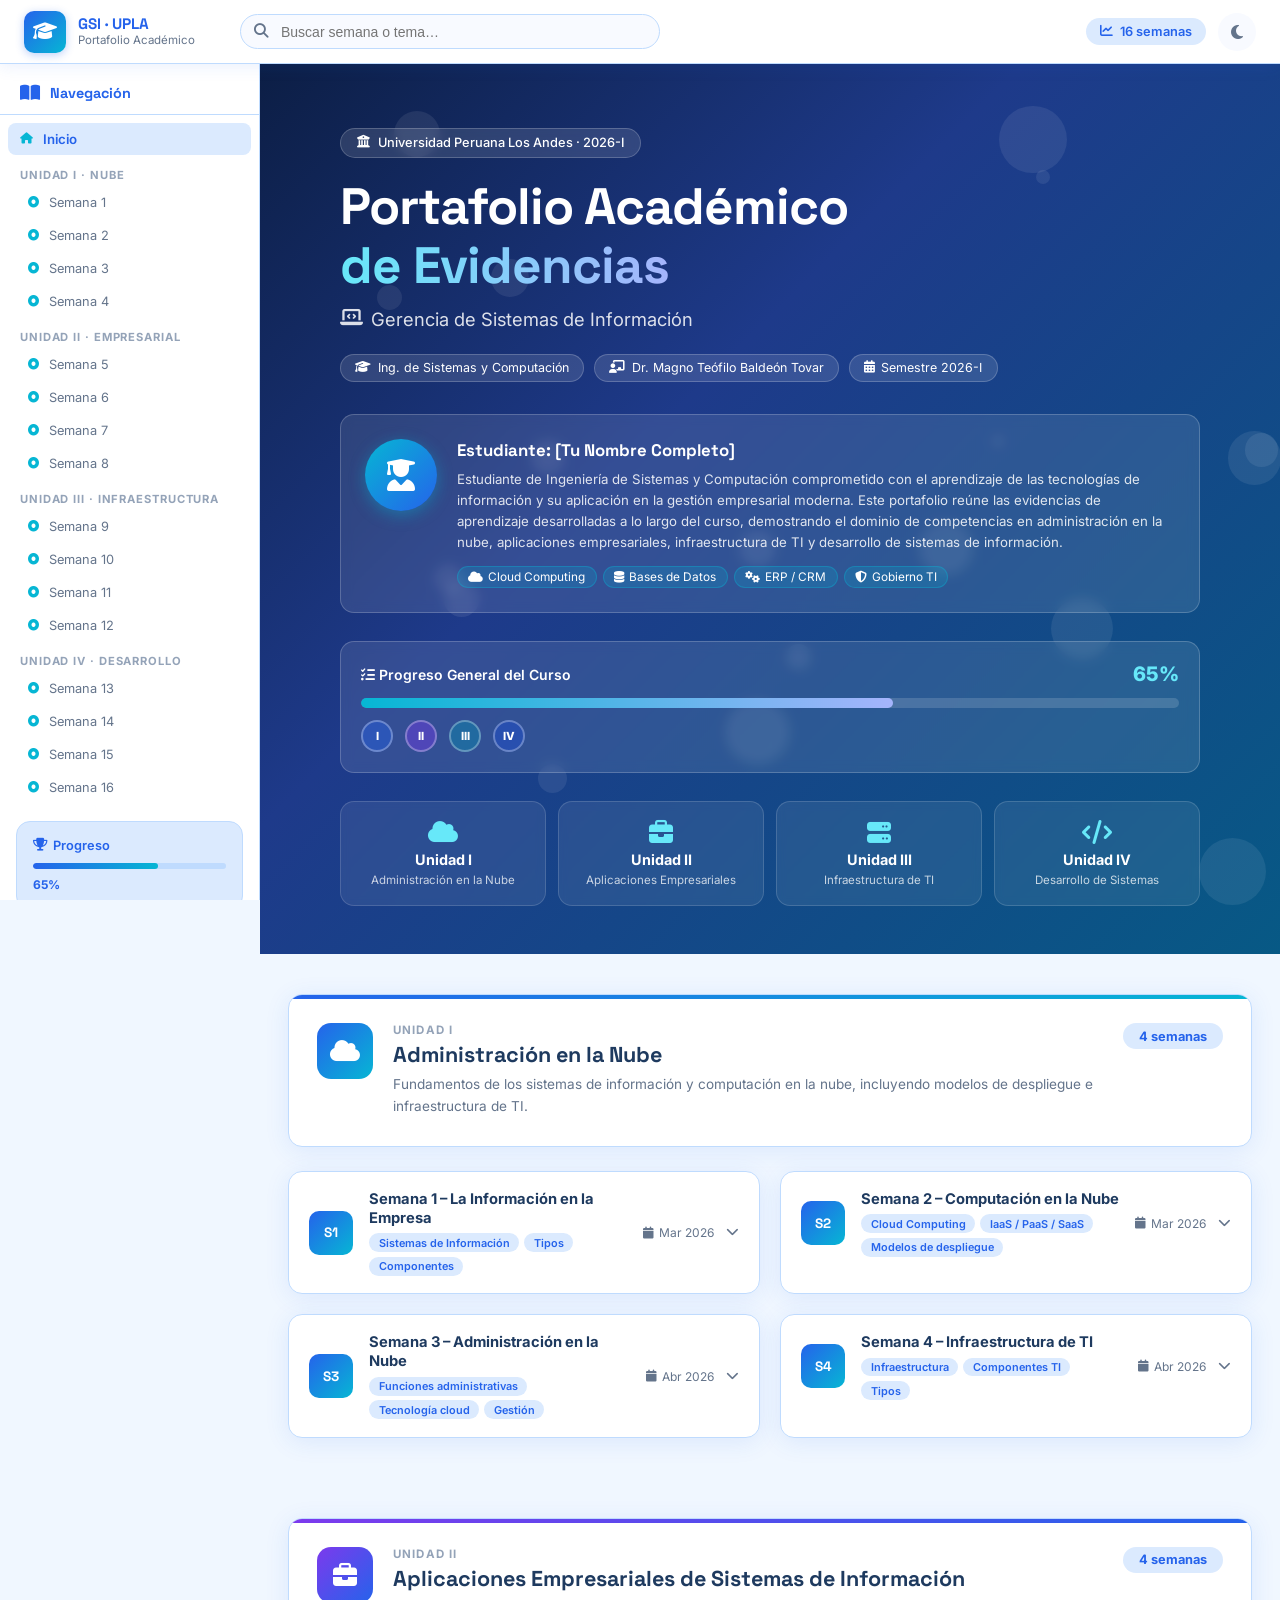
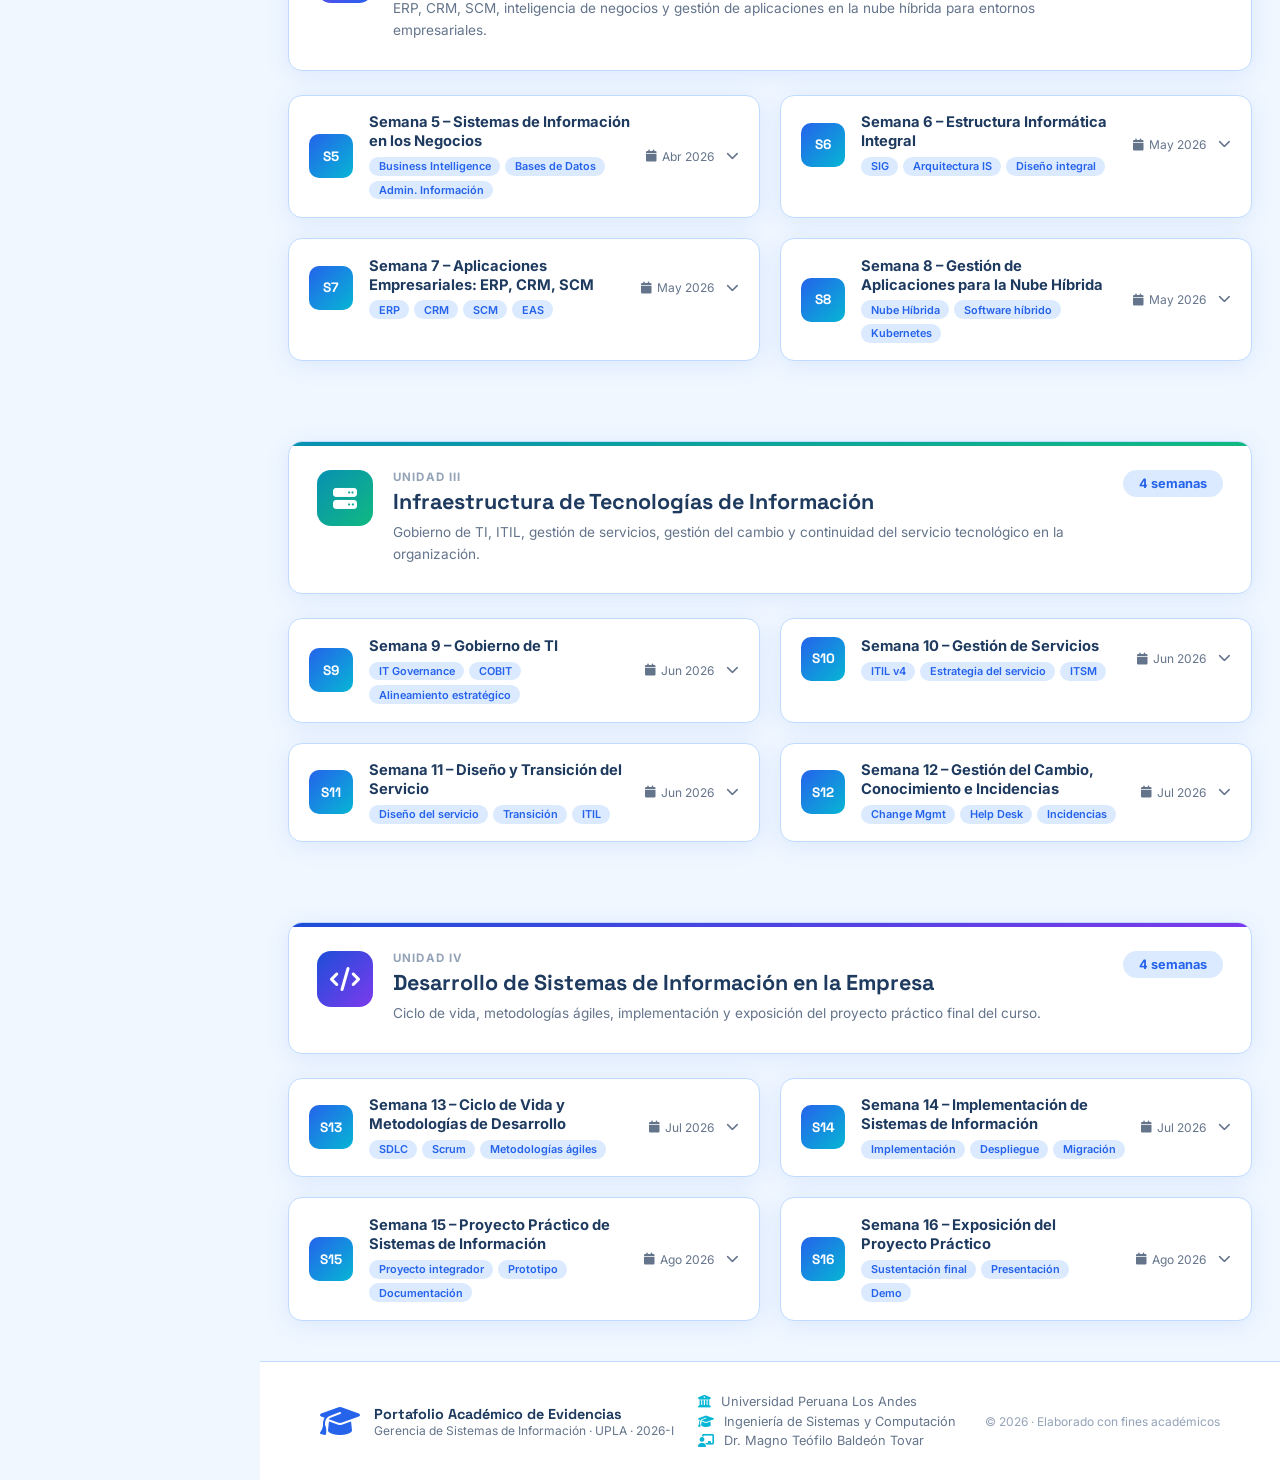
==== index.html @ a1d944cc "Add files via upload" ====
<!DOCTYPE html>
<html lang="es" data-theme="light">
<head>
  <meta charset="UTF-8" />
  <meta name="viewport" content="width=device-width, initial-scale=1.0" />
  <title>Portafolio Académico – Gerencia de Sistemas de Información</title>
  <link rel="stylesheet" href="styles.css" />
  <!-- Fuentes modernas -->
  <link href="https://fonts.googleapis.com/css2?family=Inter:wght@300;400;500;600;700;800&family=Space+Grotesk:wght@400;500;700&display=swap" rel="stylesheet" />
  <!-- Iconos Font Awesome -->
  <link rel="stylesheet" href="https://cdnjs.cloudflare.com/ajax/libs/font-awesome/6.5.0/css/all.min.css" />
</head>
<body>

<!-- ========================================
     BARRA DE NAVEGACIÓN SUPERIOR
======================================== -->
<nav class="navbar" id="navbar">
  <div class="nav-brand">
    <div class="nav-logo">
      <i class="fas fa-graduation-cap"></i>
    </div>
    <div class="nav-title">
      <span class="nav-course">GSI · UPLA</span>
      <span class="nav-sub">Portafolio Académico</span>
    </div>
  </div>

  <!-- Buscador -->
  <div class="nav-search">
    <i class="fas fa-search"></i>
    <input type="text" id="searchInput" placeholder="Buscar semana o tema…" autocomplete="off" />
    <div class="search-results" id="searchResults"></div>
  </div>

  <div class="nav-actions">
    <!-- Progreso -->
    <div class="progress-pill" title="Progreso del curso">
      <i class="fas fa-chart-line"></i>
      <span id="progressLabel">16 semanas</span>
    </div>
    <!-- Modo oscuro -->
    <button class="theme-toggle" id="themeToggle" title="Cambiar tema">
      <i class="fas fa-moon" id="themeIcon"></i>
    </button>
    <!-- Menú hamburguesa (móvil) -->
    <button class="hamburger" id="hamburger" aria-label="Menú">
      <span></span><span></span><span></span>
    </button>
  </div>
</nav>

<!-- Menú móvil desplegable -->
<div class="mobile-menu" id="mobileMenu">
  <a href="#inicio"><i class="fas fa-home"></i> Inicio</a>
  <a href="#unidad1"><i class="fas fa-cloud"></i> Unidad I</a>
  <a href="#unidad2"><i class="fas fa-briefcase"></i> Unidad II</a>
  <a href="#unidad3"><i class="fas fa-server"></i> Unidad III</a>
  <a href="#unidad4"><i class="fas fa-code"></i> Unidad IV</a>
</div>

<!-- ========================================
     BARRA LATERAL (escritorio)
======================================== -->
<aside class="sidebar" id="sidebar">
  <div class="sidebar-header">
    <i class="fas fa-book-open"></i>
    <span>Navegación</span>
  </div>
  <nav class="sidebar-nav">
    <a href="#inicio" class="sidebar-link active"><i class="fas fa-home"></i> Inicio</a>

    <div class="sidebar-section">Unidad I · Nube</div>
    <a href="#semana1" class="sidebar-link sub"><i class="fas fa-circle-dot"></i> Semana 1</a>
    <a href="#semana2" class="sidebar-link sub"><i class="fas fa-circle-dot"></i> Semana 2</a>
    <a href="#semana3" class="sidebar-link sub"><i class="fas fa-circle-dot"></i> Semana 3</a>
    <a href="#semana4" class="sidebar-link sub"><i class="fas fa-circle-dot"></i> Semana 4</a>

    <div class="sidebar-section">Unidad II · Empresarial</div>
    <a href="#semana5" class="sidebar-link sub"><i class="fas fa-circle-dot"></i> Semana 5</a>
    <a href="#semana6" class="sidebar-link sub"><i class="fas fa-circle-dot"></i> Semana 6</a>
    <a href="#semana7" class="sidebar-link sub"><i class="fas fa-circle-dot"></i> Semana 7</a>
    <a href="#semana8" class="sidebar-link sub"><i class="fas fa-circle-dot"></i> Semana 8</a>

    <div class="sidebar-section">Unidad III · Infraestructura</div>
    <a href="#semana9" class="sidebar-link sub"><i class="fas fa-circle-dot"></i> Semana 9</a>
    <a href="#semana10" class="sidebar-link sub"><i class="fas fa-circle-dot"></i> Semana 10</a>
    <a href="#semana11" class="sidebar-link sub"><i class="fas fa-circle-dot"></i> Semana 11</a>
    <a href="#semana12" class="sidebar-link sub"><i class="fas fa-circle-dot"></i> Semana 12</a>

    <div class="sidebar-section">Unidad IV · Desarrollo</div>
    <a href="#semana13" class="sidebar-link sub"><i class="fas fa-circle-dot"></i> Semana 13</a>
    <a href="#semana14" class="sidebar-link sub"><i class="fas fa-circle-dot"></i> Semana 14</a>
    <a href="#semana15" class="sidebar-link sub"><i class="fas fa-circle-dot"></i> Semana 15</a>
    <a href="#semana16" class="sidebar-link sub"><i class="fas fa-circle-dot"></i> Semana 16</a>
  </nav>

  <!-- Mini progreso lateral -->
  <div class="sidebar-progress">
    <div class="sp-label"><i class="fas fa-trophy"></i> Progreso</div>
    <div class="sp-bar"><div class="sp-fill" id="sidebarFill"></div></div>
    <span id="sidebarPercent">0%</span>
  </div>
</aside>

<!-- ========================================
     CONTENIDO PRINCIPAL
======================================== -->
<main class="main-content" id="mainContent">

  <!-- ── HERO / INICIO ── -->
  <section class="hero" id="inicio">
    <div class="hero-particles" id="particles"></div>
    <div class="hero-inner">
      <div class="hero-badge">
        <i class="fas fa-university"></i>
        Universidad Peruana Los Andes · 2026-I
      </div>
      <h1 class="hero-title">
        Portafolio Académico<br/>
        <span class="gradient-text">de Evidencias</span>
      </h1>
      <p class="hero-course">
        <i class="fas fa-laptop-code"></i>
        Gerencia de Sistemas de Información
      </p>
      <div class="hero-meta">
        <div class="meta-chip"><i class="fas fa-graduation-cap"></i> Ing. de Sistemas y Computación</div>
        <div class="meta-chip"><i class="fas fa-chalkboard-teacher"></i> Dr. Magno Teófilo Baldeón Tovar</div>
        <div class="meta-chip"><i class="fas fa-calendar-alt"></i> Semestre 2026-I</div>
      </div>

      <!-- Tarjeta estudiante -->
      <div class="student-card">
        <div class="sc-avatar">
          <i class="fas fa-user-graduate"></i>
        </div>
        <div class="sc-info">
          <div class="sc-name">Estudiante: [Tu Nombre Completo]</div>
          <div class="sc-desc">
            Estudiante de Ingeniería de Sistemas y Computación comprometido con el aprendizaje de las tecnologías de información y su aplicación en la gestión empresarial moderna. Este portafolio reúne las evidencias de aprendizaje desarrolladas a lo largo del curso, demostrando el dominio de competencias en administración en la nube, aplicaciones empresariales, infraestructura de TI y desarrollo de sistemas de información.
          </div>
          <div class="sc-tags">
            <span><i class="fas fa-cloud"></i> Cloud Computing</span>
            <span><i class="fas fa-database"></i> Bases de Datos</span>
            <span><i class="fas fa-cogs"></i> ERP / CRM</span>
            <span><i class="fas fa-shield-alt"></i> Gobierno TI</span>
          </div>
        </div>
      </div>

      <!-- Progreso del curso -->
      <div class="course-progress-box">
        <div class="cpb-header">
          <span><i class="fas fa-tasks"></i> Progreso General del Curso</span>
          <span class="cpb-pct" id="heroPct">0%</span>
        </div>
        <div class="cpb-bar">
          <div class="cpb-fill" id="heroFill"></div>
        </div>
        <div class="cpb-units">
          <span class="unit-dot u1" title="Unidad I">I</span>
          <span class="unit-dot u2" title="Unidad II">II</span>
          <span class="unit-dot u3" title="Unidad III">III</span>
          <span class="unit-dot u4" title="Unidad IV">IV</span>
        </div>
      </div>

      <!-- Acceso rápido a unidades -->
      <div class="unit-quick">
        <a href="#unidad1" class="uq-card">
          <i class="fas fa-cloud"></i>
          <span>Unidad I</span>
          <small>Administración en la Nube</small>
        </a>
        <a href="#unidad2" class="uq-card">
          <i class="fas fa-briefcase"></i>
          <span>Unidad II</span>
          <small>Aplicaciones Empresariales</small>
        </a>
        <a href="#unidad3" class="uq-card">
          <i class="fas fa-server"></i>
          <span>Unidad III</span>
          <small>Infraestructura de TI</small>
        </a>
        <a href="#unidad4" class="uq-card">
          <i class="fas fa-code"></i>
          <span>Unidad IV</span>
          <small>Desarrollo de Sistemas</small>
        </a>
      </div>
    </div>
  </section>

  <!-- ══════════════════════════════════════
       UNIDAD I
  ══════════════════════════════════════ -->
  <section class="unit-section" id="unidad1">
    <div class="unit-header u1-header">
      <div class="unit-icon"><i class="fas fa-cloud"></i></div>
      <div>
        <div class="unit-label">Unidad I</div>
        <h2 class="unit-title">Administración en la Nube</h2>
        <p class="unit-desc">Fundamentos de los sistemas de información y computación en la nube, incluyendo modelos de despliegue e infraestructura de TI.</p>
      </div>
      <div class="unit-weeks-badge">4 semanas</div>
    </div>
    <div class="weeks-grid">

      <!-- SEMANA 1 -->
      <div class="week-card" id="semana1" data-keywords="información empresa sistemas tipos componentes semana 1">
        <div class="wc-header" onclick="toggleWeek(this)">
          <div class="wc-num">S1</div>
          <div class="wc-info">
            <h3>Semana 1 – La Información en la Empresa</h3>
            <div class="wc-tags">
              <span>Sistemas de Información</span>
              <span>Tipos</span>
              <span>Componentes</span>
            </div>
          </div>
          <div class="wc-meta">
            <span class="wc-date"><i class="fas fa-calendar"></i> Mar 2026</span>
            <i class="fas fa-chevron-down wc-arrow"></i>
          </div>
        </div>
        <div class="wc-body">
          <div class="evidence-block">
            <div class="ev-title"><i class="fas fa-file-alt"></i> Mapa Conceptual: Sistemas de Información</div>
            <p class="ev-desc">Elaboración de un mapa conceptual que integra los conceptos de información empresarial, diferenciando datos, información y conocimiento. Se analizaron los sistemas de información transaccionales (TPS), de soporte de decisiones (DSS), ejecutivos (EIS) y de gestión (MIS).</p>
            <div class="ev-gallery">
              <div class="gallery-placeholder"><i class="fas fa-image"></i><span>Agregar imagen del mapa conceptual</span></div>
              <div class="gallery-placeholder"><i class="fas fa-image"></i><span>Agregar infografía SI</span></div>
            </div>
            <div class="ev-actions">
              <button class="btn-pdf" onclick="openPDF('semana1-evidencia1.pdf')"><i class="fas fa-file-pdf"></i> Ver PDF</button>
              <a class="btn-download" href="#" download><i class="fas fa-download"></i> Descargar</a>
              <a class="btn-link" href="https://www.ibm.com/topics/information-systems" target="_blank"><i class="fas fa-external-link-alt"></i> Fuente externa</a>
            </div>
          </div>
          <div class="evidence-block">
            <div class="ev-title"><i class="fas fa-tasks"></i> Cuadro Comparativo: Tipos de Sistemas de Información</div>
            <p class="ev-desc">Análisis comparativo de los distintos tipos de SI según su alcance organizacional: operativo, táctico y estratégico. Se identificaron características, usuarios, ejemplos reales y tecnologías asociadas a cada tipo, como SAP para ERP y Salesforce para CRM.</p>
            <div class="ev-gallery">
              <div class="gallery-placeholder"><i class="fas fa-image"></i><span>Agregar tabla comparativa</span></div>
            </div>
            <div class="ev-actions">
              <button class="btn-pdf" onclick="openPDF('semana1-evidencia2.pdf')"><i class="fas fa-file-pdf"></i> Ver PDF</button>
              <a class="btn-download" href="#" download><i class="fas fa-download"></i> Descargar</a>
            </div>
          </div>
          <!-- Temas cubiertos -->
          <div class="topics-covered">
            <div class="tc-chip"><i class="fas fa-check-circle"></i> La información en la empresa</div>
            <div class="tc-chip"><i class="fas fa-check-circle"></i> Sistemas de Información</div>
            <div class="tc-chip"><i class="fas fa-check-circle"></i> Tipos de SI</div>
            <div class="tc-chip"><i class="fas fa-check-circle"></i> Componentes de SI</div>
          </div>
        </div>
      </div>

      <!-- SEMANA 2 -->
      <div class="week-card" id="semana2" data-keywords="computacion nube cloud modelos despliegue publica privada hibrida semana 2">
        <div class="wc-header" onclick="toggleWeek(this)">
          <div class="wc-num">S2</div>
          <div class="wc-info">
            <h3>Semana 2 – Computación en la Nube</h3>
            <div class="wc-tags">
              <span>Cloud Computing</span>
              <span>IaaS / PaaS / SaaS</span>
              <span>Modelos de despliegue</span>
            </div>
          </div>
          <div class="wc-meta">
            <span class="wc-date"><i class="fas fa-calendar"></i> Mar 2026</span>
            <i class="fas fa-chevron-down wc-arrow"></i>
          </div>
        </div>
        <div class="wc-body">
          <div class="evidence-block">
            <div class="ev-title"><i class="fas fa-cloud"></i> Infografía: Modelos de Servicio en la Nube</div>
            <p class="ev-desc">Creación de una infografía que diferencia claramente los tres modelos de servicio en la nube: IaaS (Infraestructura como Servicio), PaaS (Plataforma como Servicio) y SaaS (Software como Servicio). Se incluyeron ejemplos con AWS EC2, Google App Engine y Microsoft 365 respectivamente.</p>
            <div class="ev-gallery">
              <div class="gallery-placeholder"><i class="fas fa-image"></i><span>Agregar infografía IaaS/PaaS/SaaS</span></div>
              <div class="gallery-placeholder"><i class="fas fa-image"></i><span>Agregar diagrama modelos despliegue</span></div>
            </div>
            <div class="ev-actions">
              <button class="btn-pdf" onclick="openPDF('semana2-evidencia1.pdf')"><i class="fas fa-file-pdf"></i> Ver PDF</button>
              <a class="btn-download" href="#" download><i class="fas fa-download"></i> Descargar</a>
              <a class="btn-link" href="https://azure.microsoft.com/es-es/overview/what-is-cloud-computing" target="_blank"><i class="fas fa-external-link-alt"></i> Microsoft Azure</a>
            </div>
          </div>
          <div class="evidence-block">
            <div class="ev-title"><i class="fas fa-sitemap"></i> Caso Práctico: Análisis de Modelos de Despliegue</div>
            <p class="ev-desc">Análisis de los cuatro modelos de despliegue: nube pública (AWS, Azure, GCP), nube privada (servidores propios), nube híbrida (combinación) y nube comunitaria. Se evaluó cada modelo según criterios de costo, seguridad, escalabilidad y control para una empresa mediana del sector financiero peruano.</p>
            <div class="ev-gallery">
              <div class="gallery-placeholder"><i class="fas fa-image"></i><span>Agregar caso práctico</span></div>
            </div>
            <div class="ev-actions">
              <button class="btn-pdf" onclick="openPDF('semana2-evidencia2.pdf')"><i class="fas fa-file-pdf"></i> Ver PDF</button>
              <a class="btn-download" href="#" download><i class="fas fa-download"></i> Descargar</a>
            </div>
          </div>
          <div class="topics-covered">
            <div class="tc-chip"><i class="fas fa-check-circle"></i> Computación en la nube</div>
            <div class="tc-chip"><i class="fas fa-check-circle"></i> IaaS / PaaS / SaaS</div>
            <div class="tc-chip"><i class="fas fa-check-circle"></i> Nube pública / privada / híbrida</div>
            <div class="tc-chip"><i class="fas fa-check-circle"></i> Modelos de despliegue</div>
          </div>
        </div>
      </div>

      <!-- SEMANA 3 -->
      <div class="week-card" id="semana3" data-keywords="administracion nube funciones tecnologia gestion semana 3">
        <div class="wc-header" onclick="toggleWeek(this)">
          <div class="wc-num">S3</div>
          <div class="wc-info">
            <h3>Semana 3 – Administración en la Nube</h3>
            <div class="wc-tags">
              <span>Funciones administrativas</span>
              <span>Tecnología cloud</span>
              <span>Gestión</span>
            </div>
          </div>
          <div class="wc-meta">
            <span class="wc-date"><i class="fas fa-calendar"></i> Abr 2026</span>
            <i class="fas fa-chevron-down wc-arrow"></i>
          </div>
        </div>
        <div class="wc-body">
          <div class="evidence-block">
            <div class="ev-title"><i class="fas fa-cogs"></i> Reporte: Funciones de Administración en la Nube</div>
            <p class="ev-desc">Reporte detallado sobre las funciones clave de la administración en la nube: aprovisionamiento de recursos, monitoreo del rendimiento, gestión de costos (FinOps), seguridad y cumplimiento, y orquestación de contenedores con Kubernetes. Se analizaron herramientas como AWS CloudWatch, Azure Monitor y Google Cloud Console.</p>
            <div class="ev-gallery">
              <div class="gallery-placeholder"><i class="fas fa-image"></i><span>Agregar captura AWS Console</span></div>
              <div class="gallery-placeholder"><i class="fas fa-image"></i><span>Agregar diagrama de funciones</span></div>
            </div>
            <div class="ev-actions">
              <button class="btn-pdf" onclick="openPDF('semana3-evidencia1.pdf')"><i class="fas fa-file-pdf"></i> Ver PDF</button>
              <a class="btn-download" href="#" download><i class="fas fa-download"></i> Descargar</a>
              <a class="btn-link" href="https://aws.amazon.com/es/cloud-management/" target="_blank"><i class="fas fa-external-link-alt"></i> AWS Cloud Management</a>
            </div>
          </div>
          <div class="evidence-block">
            <div class="ev-title"><i class="fas fa-microchip"></i> Ensayo: Tecnologías Emergentes en la Nube</div>
            <p class="ev-desc">Ensayo académico sobre las tecnologías que sustentan la administración moderna en la nube: virtualización (VMware, Hyper-V), contenedores (Docker), serverless computing (AWS Lambda), edge computing y la integración con Inteligencia Artificial para automatización de tareas administrativas.</p>
            <div class="ev-gallery">
              <div class="gallery-placeholder"><i class="fas fa-image"></i><span>Agregar portada del ensayo</span></div>
            </div>
            <div class="ev-actions">
              <button class="btn-pdf" onclick="openPDF('semana3-evidencia2.pdf')"><i class="fas fa-file-pdf"></i> Ver PDF</button>
              <a class="btn-download" href="#" download><i class="fas fa-download"></i> Descargar</a>
            </div>
          </div>
          <div class="topics-covered">
            <div class="tc-chip"><i class="fas fa-check-circle"></i> Administración en la nube</div>
            <div class="tc-chip"><i class="fas fa-check-circle"></i> Funciones cloud</div>
            <div class="tc-chip"><i class="fas fa-check-circle"></i> Tecnología de virtualización</div>
            <div class="tc-chip"><i class="fas fa-check-circle"></i> Containers y serverless</div>
          </div>
        </div>
      </div>

      <!-- SEMANA 4 -->
      <div class="week-card" id="semana4" data-keywords="infraestructura TI componentes tipos hardware software red semana 4">
        <div class="wc-header" onclick="toggleWeek(this)">
          <div class="wc-num">S4</div>
          <div class="wc-info">
            <h3>Semana 4 – Infraestructura de TI</h3>
            <div class="wc-tags">
              <span>Infraestructura</span>
              <span>Componentes TI</span>
              <span>Tipos</span>
            </div>
          </div>
          <div class="wc-meta">
            <span class="wc-date"><i class="fas fa-calendar"></i> Abr 2026</span>
            <i class="fas fa-chevron-down wc-arrow"></i>
          </div>
        </div>
        <div class="wc-body">
          <div class="evidence-block">
            <div class="ev-title"><i class="fas fa-network-wired"></i> Diagrama: Componentes de Infraestructura de TI</div>
            <p class="ev-desc">Elaboración de un diagrama arquitectónico completo de la infraestructura de TI empresarial, identificando cinco capas: hardware (servidores, storage, networking), software (SO, middleware, aplicaciones), datos (DBMS, almacenamiento), conectividad (LAN, WAN, Internet) y servicios (correo, web, seguridad). Ejemplo aplicado a la UPLA.</p>
            <div class="ev-gallery">
              <div class="gallery-placeholder"><i class="fas fa-image"></i><span>Agregar diagrama de infraestructura</span></div>
              <div class="gallery-placeholder"><i class="fas fa-image"></i><span>Agregar mapa de red</span></div>
            </div>
            <div class="ev-actions">
              <button class="btn-pdf" onclick="openPDF('semana4-evidencia1.pdf')"><i class="fas fa-file-pdf"></i> Ver PDF</button>
              <a class="btn-download" href="#" download><i class="fas fa-download"></i> Descargar</a>
            </div>
          </div>
          <div class="evidence-block">
            <div class="ev-title"><i class="fas fa-server"></i> Cuadro Resumen: Tipos de Infraestructura de TI</div>
            <p class="ev-desc">Cuadro comparativo de los principales tipos de infraestructura: on-premise (servidores físicos propios), co-location (data centers compartidos), infraestructura en la nube (IaaS) e infraestructura híbrida. Se evaluaron escenarios de uso, costos CAPEX vs OPEX, niveles de disponibilidad (SLA) y casos reales en empresas peruanas.</p>
            <div class="ev-gallery">
              <div class="gallery-placeholder"><i class="fas fa-image"></i><span>Agregar cuadro comparativo</span></div>
            </div>
            <div class="ev-actions">
              <button class="btn-pdf" onclick="openPDF('semana4-evidencia2.pdf')"><i class="fas fa-file-pdf"></i> Ver PDF</button>
              <a class="btn-download" href="#" download><i class="fas fa-download"></i> Descargar</a>
            </div>
          </div>
          <div class="topics-covered">
            <div class="tc-chip"><i class="fas fa-check-circle"></i> Infraestructura de TI</div>
            <div class="tc-chip"><i class="fas fa-check-circle"></i> Componentes hardware/software</div>
            <div class="tc-chip"><i class="fas fa-check-circle"></i> On-premise vs Cloud</div>
            <div class="tc-chip"><i class="fas fa-check-circle"></i> CAPEX vs OPEX</div>
          </div>
        </div>
      </div>

    </div><!-- /weeks-grid -->
  </section>

  <!-- ══════════════════════════════════════
       UNIDAD II
  ══════════════════════════════════════ -->
  <section class="unit-section" id="unidad2">
    <div class="unit-header u2-header">
      <div class="unit-icon"><i class="fas fa-briefcase"></i></div>
      <div>
        <div class="unit-label">Unidad II</div>
        <h2 class="unit-title">Aplicaciones Empresariales de Sistemas de Información</h2>
        <p class="unit-desc">ERP, CRM, SCM, inteligencia de negocios y gestión de aplicaciones en la nube híbrida para entornos empresariales.</p>
      </div>
      <div class="unit-weeks-badge">4 semanas</div>
    </div>
    <div class="weeks-grid">

      <!-- SEMANA 5 -->
      <div class="week-card" id="semana5" data-keywords="negocios inteligencia bases datos administracion informacion BI semana 5">
        <div class="wc-header" onclick="toggleWeek(this)">
          <div class="wc-num">S5</div>
          <div class="wc-info">
            <h3>Semana 5 – Sistemas de Información en los Negocios</h3>
            <div class="wc-tags">
              <span>Business Intelligence</span>
              <span>Bases de Datos</span>
              <span>Admin. Información</span>
            </div>
          </div>
          <div class="wc-meta">
            <span class="wc-date"><i class="fas fa-calendar"></i> Abr 2026</span>
            <i class="fas fa-chevron-down wc-arrow"></i>
          </div>
        </div>
        <div class="wc-body">
          <div class="evidence-block">
            <div class="ev-title"><i class="fas fa-chart-bar"></i> Reporte: Business Intelligence y Big Data</div>
            <p class="ev-desc">Análisis del rol de la inteligencia de negocios en la toma de decisiones gerenciales. Se exploraron herramientas BI como Power BI, Tableau y Qlik Sense, así como conceptos de Data Warehouse, Data Mining y el ciclo ETL (Extracción, Transformación y Carga). Caso práctico: implementación de dashboard en una empresa de retail.</p>
            <div class="ev-gallery">
              <div class="gallery-placeholder"><i class="fas fa-image"></i><span>Agregar captura Power BI</span></div>
              <div class="gallery-placeholder"><i class="fas fa-image"></i><span>Agregar diagrama ETL</span></div>
            </div>
            <div class="ev-actions">
              <button class="btn-pdf" onclick="openPDF('semana5-evidencia1.pdf')"><i class="fas fa-file-pdf"></i> Ver PDF</button>
              <a class="btn-download" href="#" download><i class="fas fa-download"></i> Descargar</a>
              <a class="btn-link" href="https://powerbi.microsoft.com/es-es/" target="_blank"><i class="fas fa-external-link-alt"></i> Power BI</a>
            </div>
          </div>
          <div class="evidence-block">
            <div class="ev-title"><i class="fas fa-database"></i> Práctica: Diseño de Base de Datos Empresarial</div>
            <p class="ev-desc">Diseño de una base de datos relacional para una empresa distribuidora, aplicando el modelo entidad-relación (ER), normalización hasta 3FN, diseño físico con SQL Server, y estrategias de administración de la información: backup, recuperación, control de accesos y auditoría de datos.</p>
            <div class="ev-gallery">
              <div class="gallery-placeholder"><i class="fas fa-image"></i><span>Agregar diagrama ER</span></div>
              <div class="gallery-placeholder"><i class="fas fa-image"></i><span>Agregar script SQL</span></div>
            </div>
            <div class="ev-actions">
              <button class="btn-pdf" onclick="openPDF('semana5-evidencia2.pdf')"><i class="fas fa-file-pdf"></i> Ver PDF</button>
              <a class="btn-download" href="#" download><i class="fas fa-download"></i> Descargar</a>
            </div>
          </div>
          <div class="topics-covered">
            <div class="tc-chip"><i class="fas fa-check-circle"></i> SI en los negocios</div>
            <div class="tc-chip"><i class="fas fa-check-circle"></i> Inteligencia de negocios</div>
            <div class="tc-chip"><i class="fas fa-check-circle"></i> Bases de datos</div>
            <div class="tc-chip"><i class="fas fa-check-circle"></i> Administración de la información</div>
          </div>
        </div>
      </div>

      <!-- SEMANA 6 -->
      <div class="week-card" id="semana6" data-keywords="estructura informatica integral sistemas informacion gerencial diseño SIG semana 6">
        <div class="wc-header" onclick="toggleWeek(this)">
          <div class="wc-num">S6</div>
          <div class="wc-info">
            <h3>Semana 6 – Estructura Informática Integral</h3>
            <div class="wc-tags">
              <span>SIG</span>
              <span>Arquitectura IS</span>
              <span>Diseño integral</span>
            </div>
          </div>
          <div class="wc-meta">
            <span class="wc-date"><i class="fas fa-calendar"></i> May 2026</span>
            <i class="fas fa-chevron-down wc-arrow"></i>
          </div>
        </div>
        <div class="wc-body">
          <div class="evidence-block">
            <div class="ev-title"><i class="fas fa-project-diagram"></i> Trabajo: Diseño de Estructura Informática Integral</div>
            <p class="ev-desc">Diseño completo de la estructura informática integral de un Sistema de Información Gerencial para una organización mediana. Abarca: arquitectura de capas (presentación, negocio, datos), integración de subsistemas (contabilidad, RRHH, logística, ventas), flujos de información gerencial y mecanismos de reportería ejecutiva con indicadores KPI.</p>
            <div class="ev-gallery">
              <div class="gallery-placeholder"><i class="fas fa-image"></i><span>Agregar arquitectura de capas</span></div>
              <div class="gallery-placeholder"><i class="fas fa-image"></i><span>Agregar diagrama de flujo de información</span></div>
              <div class="gallery-placeholder"><i class="fas fa-image"></i><span>Agregar dashboard de KPIs</span></div>
            </div>
            <div class="ev-actions">
              <button class="btn-pdf" onclick="openPDF('semana6-evidencia1.pdf')"><i class="fas fa-file-pdf"></i> Ver PDF</button>
              <a class="btn-download" href="#" download><i class="fas fa-download"></i> Descargar</a>
            </div>
          </div>
          <div class="topics-covered">
            <div class="tc-chip"><i class="fas fa-check-circle"></i> Estructura informática integral</div>
            <div class="tc-chip"><i class="fas fa-check-circle"></i> Arquitectura de SI Gerencial</div>
            <div class="tc-chip"><i class="fas fa-check-circle"></i> KPIs gerenciales</div>
            <div class="tc-chip"><i class="fas fa-check-circle"></i> Integración de subsistemas</div>
          </div>
        </div>
      </div>

      <!-- SEMANA 7 -->
      <div class="week-card" id="semana7" data-keywords="ERP CRM SCM SIG aplicaciones empresariales EAS SAP Salesforce semana 7">
        <div class="wc-header" onclick="toggleWeek(this)">
          <div class="wc-num">S7</div>
          <div class="wc-info">
            <h3>Semana 7 – Aplicaciones Empresariales: ERP, CRM, SCM</h3>
            <div class="wc-tags">
              <span>ERP</span>
              <span>CRM</span>
              <span>SCM</span>
              <span>EAS</span>
            </div>
          </div>
          <div class="wc-meta">
            <span class="wc-date"><i class="fas fa-calendar"></i> May 2026</span>
            <i class="fas fa-chevron-down wc-arrow"></i>
          </div>
        </div>
        <div class="wc-body">
          <div class="evidence-block">
            <div class="ev-title"><i class="fas fa-cubes"></i> Investigación: Sistemas ERP, CRM y SCM</div>
            <p class="ev-desc">Investigación comparativa de los principales sistemas de aplicaciones empresariales. ERP (SAP S/4HANA, Oracle ERP Cloud): planificación de recursos empresariales. CRM (Salesforce, HubSpot): gestión de relaciones con clientes. SCM (SAP SCM, Manhattan): cadena de suministro. SIG: soporte a la alta gerencia. Se analizaron casos de implementación en empresas latinoamericanas.</p>
            <div class="ev-gallery">
              <div class="gallery-placeholder"><i class="fas fa-image"></i><span>Agregar comparativa ERP/CRM/SCM</span></div>
              <div class="gallery-placeholder"><i class="fas fa-image"></i><span>Agregar caso SAP en Perú</span></div>
            </div>
            <div class="ev-actions">
              <button class="btn-pdf" onclick="openPDF('semana7-evidencia1.pdf')"><i class="fas fa-file-pdf"></i> Ver PDF</button>
              <a class="btn-download" href="#" download><i class="fas fa-download"></i> Descargar</a>
              <a class="btn-link" href="https://www.sap.com/latinamerica/index.html" target="_blank"><i class="fas fa-external-link-alt"></i> SAP Latin America</a>
            </div>
          </div>
          <div class="evidence-block">
            <div class="ev-title"><i class="fas fa-th"></i> Mapa Mental: Integración de Aplicaciones Empresariales</div>
            <p class="ev-desc">Mapa mental que muestra cómo las aplicaciones EAS (Enterprise Application Software) se integran entre sí mediante APIs, middleware (ESB) y plataformas de integración como MuleSoft. Se representaron los flujos de datos entre módulos de ventas, compras, finanzas, producción y logística.</p>
            <div class="ev-gallery">
              <div class="gallery-placeholder"><i class="fas fa-image"></i><span>Agregar mapa mental EAS</span></div>
            </div>
            <div class="ev-actions">
              <button class="btn-pdf" onclick="openPDF('semana7-evidencia2.pdf')"><i class="fas fa-file-pdf"></i> Ver PDF</button>
              <a class="btn-download" href="#" download><i class="fas fa-download"></i> Descargar</a>
            </div>
          </div>
          <div class="topics-covered">
            <div class="tc-chip"><i class="fas fa-check-circle"></i> Aplicaciones empresariales EAS</div>
            <div class="tc-chip"><i class="fas fa-check-circle"></i> ERP (SAP, Oracle)</div>
            <div class="tc-chip"><i class="fas fa-check-circle"></i> CRM (Salesforce)</div>
            <div class="tc-chip"><i class="fas fa-check-circle"></i> SCM y SIG</div>
          </div>
        </div>
      </div>

      <!-- SEMANA 8 -->
      <div class="week-card" id="semana8" data-keywords="nube hibrida gestion aplicaciones software cloud hybrid semana 8">
        <div class="wc-header" onclick="toggleWeek(this)">
          <div class="wc-num">S8</div>
          <div class="wc-info">
            <h3>Semana 8 – Gestión de Aplicaciones para la Nube Híbrida</h3>
            <div class="wc-tags">
              <span>Nube Híbrida</span>
              <span>Software híbrido</span>
              <span>Kubernetes</span>
            </div>
          </div>
          <div class="wc-meta">
            <span class="wc-date"><i class="fas fa-calendar"></i> May 2026</span>
            <i class="fas fa-chevron-down wc-arrow"></i>
          </div>
        </div>
        <div class="wc-body">
          <div class="evidence-block">
            <div class="ev-title"><i class="fas fa-code-branch"></i> Caso de Estudio: Migración a Nube Híbrida</div>
            <p class="ev-desc">Caso de estudio sobre la migración de una empresa bancaria peruana de infraestructura on-premise a nube híbrida. Se analizaron las herramientas de gestión de aplicaciones híbridas: Red Hat OpenShift, VMware vSphere, Azure Arc y AWS Outposts. Se elaboró un plan de migración por fases con análisis de riesgos y beneficios.</p>
            <div class="ev-gallery">
              <div class="gallery-placeholder"><i class="fas fa-image"></i><span>Agregar plan de migración</span></div>
              <div class="gallery-placeholder"><i class="fas fa-image"></i><span>Agregar arquitectura híbrida</span></div>
            </div>
            <div class="ev-actions">
              <button class="btn-pdf" onclick="openPDF('semana8-evidencia1.pdf')"><i class="fas fa-file-pdf"></i> Ver PDF</button>
              <a class="btn-download" href="#" download><i class="fas fa-download"></i> Descargar</a>
              <a class="btn-link" href="https://www.redhat.com/es/topics/cloud/what-is-hybrid-cloud" target="_blank"><i class="fas fa-external-link-alt"></i> Red Hat Hybrid Cloud</a>
            </div>
          </div>
          <div class="topics-covered">
            <div class="tc-chip"><i class="fas fa-check-circle"></i> Gestión de aplicaciones híbridas</div>
            <div class="tc-chip"><i class="fas fa-check-circle"></i> Software de nube híbrida</div>
            <div class="tc-chip"><i class="fas fa-check-circle"></i> Kubernetes y contenedores</div>
            <div class="tc-chip"><i class="fas fa-check-circle"></i> Migración cloud</div>
          </div>
        </div>
      </div>

    </div>
  </section>

  <!-- ══════════════════════════════════════
       UNIDAD III
  ══════════════════════════════════════ -->
  <section class="unit-section" id="unidad3">
    <div class="unit-header u3-header">
      <div class="unit-icon"><i class="fas fa-server"></i></div>
      <div>
        <div class="unit-label">Unidad III</div>
        <h2 class="unit-title">Infraestructura de Tecnologías de Información</h2>
        <p class="unit-desc">Gobierno de TI, ITIL, gestión de servicios, gestión del cambio y continuidad del servicio tecnológico en la organización.</p>
      </div>
      <div class="unit-weeks-badge">4 semanas</div>
    </div>
    <div class="weeks-grid">

      <!-- SEMANA 9 -->
      <div class="week-card" id="semana9" data-keywords="gobierno TI IT governance alineamiento estrategico valor procesos COBIT semana 9">
        <div class="wc-header" onclick="toggleWeek(this)">
          <div class="wc-num">S9</div>
          <div class="wc-info">
            <h3>Semana 9 – Gobierno de TI</h3>
            <div class="wc-tags">
              <span>IT Governance</span>
              <span>COBIT</span>
              <span>Alineamiento estratégico</span>
            </div>
          </div>
          <div class="wc-meta">
            <span class="wc-date"><i class="fas fa-calendar"></i> Jun 2026</span>
            <i class="fas fa-chevron-down wc-arrow"></i>
          </div>
        </div>
        <div class="wc-body">
          <div class="evidence-block">
            <div class="ev-title"><i class="fas fa-balance-scale"></i> Reporte: Marco de Gobierno de TI con COBIT 2019</div>
            <p class="ev-desc">Análisis detallado del marco de Gobierno de TI COBIT 2019, sus cinco dominios: Evaluar, Dirigir y Monitorear (EDM), Alinear, Planificar y Organizar (APO), Construir, Adquirir e Implementar (BAI), Entregar, Servir y Soportar (DSS), Monitorear, Evaluar y Valorar (MEA). Se aplicó el modelo al contexto universitario de la UPLA.</p>
            <div class="ev-gallery">
              <div class="gallery-placeholder"><i class="fas fa-image"></i><span>Agregar diagrama COBIT 2019</span></div>
              <div class="gallery-placeholder"><i class="fas fa-image"></i><span>Agregar mapa de dominios</span></div>
            </div>
            <div class="ev-actions">
              <button class="btn-pdf" onclick="openPDF('semana9-evidencia1.pdf')"><i class="fas fa-file-pdf"></i> Ver PDF</button>
              <a class="btn-download" href="#" download><i class="fas fa-download"></i> Descargar</a>
              <a class="btn-link" href="https://www.isaca.org/resources/cobit" target="_blank"><i class="fas fa-external-link-alt"></i> ISACA COBIT</a>
            </div>
          </div>
          <div class="evidence-block">
            <div class="ev-title"><i class="fas fa-chess"></i> Informe: Alineamiento Estratégico TI-Negocio</div>
            <p class="ev-desc">Informe sobre los mecanismos de alineamiento entre la estrategia de TI y la estrategia del negocio usando el modelo de madurez de Luftman. Se propuso un plan de creación de valor TI mediante indicadores de valor (ITBSC – IT Balanced Scorecard) y análisis de gestión de procesos con mapa de cadena de valor de TI.</p>
            <div class="ev-gallery">
              <div class="gallery-placeholder"><i class="fas fa-image"></i><span>Agregar ITBSC</span></div>
            </div>
            <div class="ev-actions">
              <button class="btn-pdf" onclick="openPDF('semana9-evidencia2.pdf')"><i class="fas fa-file-pdf"></i> Ver PDF</button>
              <a class="btn-download" href="#" download><i class="fas fa-download"></i> Descargar</a>
            </div>
          </div>
          <div class="topics-covered">
            <div class="tc-chip"><i class="fas fa-check-circle"></i> Gobierno de TI</div>
            <div class="tc-chip"><i class="fas fa-check-circle"></i> Alineamiento estratégico</div>
            <div class="tc-chip"><i class="fas fa-check-circle"></i> Creación de valor TI</div>
            <div class="tc-chip"><i class="fas fa-check-circle"></i> Gestión de procesos TI</div>
          </div>
        </div>
      </div>

      <!-- SEMANA 10 -->
      <div class="week-card" id="semana10" data-keywords="gestion servicios ITIL estrategia servicio service management semana 10">
        <div class="wc-header" onclick="toggleWeek(this)">
          <div class="wc-num">S10</div>
          <div class="wc-info">
            <h3>Semana 10 – Gestión de Servicios</h3>
            <div class="wc-tags">
              <span>ITIL v4</span>
              <span>Estrategia del servicio</span>
              <span>ITSM</span>
            </div>
          </div>
          <div class="wc-meta">
            <span class="wc-date"><i class="fas fa-calendar"></i> Jun 2026</span>
            <i class="fas fa-chevron-down wc-arrow"></i>
          </div>
        </div>
        <div class="wc-body">
          <div class="evidence-block">
            <div class="ev-title"><i class="fas fa-headset"></i> Mapa Conceptual: ITIL v4 y Gestión de Servicios</div>
            <p class="ev-desc">Mapa conceptual del marco ITIL v4 y su Sistema de Valor del Servicio (SVS). Se desarrollaron los conceptos de la estrategia del servicio: gestión del portafolio de servicios, gestión de la demanda, gestión financiera de TI y gestión de las relaciones con el negocio. Se analizaron herramientas ITSM como ServiceNow y Jira Service Management.</p>
            <div class="ev-gallery">
              <div class="gallery-placeholder"><i class="fas fa-image"></i><span>Agregar mapa ITIL v4 SVS</span></div>
              <div class="gallery-placeholder"><i class="fas fa-image"></i><span>Agregar captura ServiceNow</span></div>
            </div>
            <div class="ev-actions">
              <button class="btn-pdf" onclick="openPDF('semana10-evidencia1.pdf')"><i class="fas fa-file-pdf"></i> Ver PDF</button>
              <a class="btn-download" href="#" download><i class="fas fa-download"></i> Descargar</a>
              <a class="btn-link" href="https://www.axelos.com/certifications/itil-service-management" target="_blank"><i class="fas fa-external-link-alt"></i> AXELOS ITIL</a>
            </div>
          </div>
          <div class="topics-covered">
            <div class="tc-chip"><i class="fas fa-check-circle"></i> Gestión de servicios TI</div>
            <div class="tc-chip"><i class="fas fa-check-circle"></i> Estrategia del servicio ITIL</div>
            <div class="tc-chip"><i class="fas fa-check-circle"></i> Portafolio de servicios</div>
            <div class="tc-chip"><i class="fas fa-check-circle"></i> ITSM con ServiceNow</div>
          </div>
        </div>
      </div>

      <!-- SEMANA 11 -->
      <div class="week-card" id="semana11" data-keywords="diseño servicio transicion ITIL service design transition semana 11">
        <div class="wc-header" onclick="toggleWeek(this)">
          <div class="wc-num">S11</div>
          <div class="wc-info">
            <h3>Semana 11 – Diseño y Transición del Servicio</h3>
            <div class="wc-tags">
              <span>Diseño del servicio</span>
              <span>Transición</span>
              <span>ITIL</span>
            </div>
          </div>
          <div class="wc-meta">
            <span class="wc-date"><i class="fas fa-calendar"></i> Jun 2026</span>
            <i class="fas fa-chevron-down wc-arrow"></i>
          </div>
        </div>
        <div class="wc-body">
          <div class="evidence-block">
            <div class="ev-title"><i class="fas fa-drafting-compass"></i> Reporte: Diseño y Transición del Servicio ITIL</div>
            <p class="ev-desc">Reporte académico sobre las fases de Diseño del Servicio y Transición del Servicio en ITIL v4. Diseño: gestión del catálogo de servicios, SLA/OLA/UC, gestión de la disponibilidad, capacidad y continuidad. Transición: gestión de activos y configuración (CMDB), gestión de la validación y pruebas, y planificación de la transición tecnológica.</p>
            <div class="ev-gallery">
              <div class="gallery-placeholder"><i class="fas fa-image"></i><span>Agregar flujo de diseño del servicio</span></div>
              <div class="gallery-placeholder"><i class="fas fa-image"></i><span>Agregar CMDB ejemplo</span></div>
            </div>
            <div class="ev-actions">
              <button class="btn-pdf" onclick="openPDF('semana11-evidencia1.pdf')"><i class="fas fa-file-pdf"></i> Ver PDF</button>
              <a class="btn-download" href="#" download><i class="fas fa-download"></i> Descargar</a>
            </div>
          </div>
          <div class="topics-covered">
            <div class="tc-chip"><i class="fas fa-check-circle"></i> Diseño del servicio</div>
            <div class="tc-chip"><i class="fas fa-check-circle"></i> SLA / OLA / UC</div>
            <div class="tc-chip"><i class="fas fa-check-circle"></i> Transición del servicio</div>
            <div class="tc-chip"><i class="fas fa-check-circle"></i> CMDB</div>
          </div>
        </div>
      </div>

      <!-- SEMANA 12 -->
      <div class="week-card" id="semana12" data-keywords="cambio conocimiento eventos incidencias centro servicio ITIL semana 12">
        <div class="wc-header" onclick="toggleWeek(this)">
          <div class="wc-num">S12</div>
          <div class="wc-info">
            <h3>Semana 12 – Gestión del Cambio, Conocimiento e Incidencias</h3>
            <div class="wc-tags">
              <span>Change Mgmt</span>
              <span>Help Desk</span>
              <span>Incidencias</span>
            </div>
          </div>
          <div class="wc-meta">
            <span class="wc-date"><i class="fas fa-calendar"></i> Jul 2026</span>
            <i class="fas fa-chevron-down wc-arrow"></i>
          </div>
        </div>
        <div class="wc-body">
          <div class="evidence-block">
            <div class="ev-title"><i class="fas fa-exchange-alt"></i> Caso Práctico: Gestión del Cambio Tecnológico</div>
            <p class="ev-desc">Caso práctico de gestión del cambio aplicando el proceso RFC (Request for Change), el Comité Asesor de Cambios (CAB) y los tipos de cambio: estándar, normal y de emergencia. Se simuló la implementación de un cambio de versión en el ERP de una empresa, documentando el plan de comunicación, rollback y gestión del conocimiento con KMS.</p>
            <div class="ev-gallery">
              <div class="gallery-placeholder"><i class="fas fa-image"></i><span>Agregar flujo RFC</span></div>
              <div class="gallery-placeholder"><i class="fas fa-image"></i><span>Agregar ticket de incidencia</span></div>
            </div>
            <div class="ev-actions">
              <button class="btn-pdf" onclick="openPDF('semana12-evidencia1.pdf')"><i class="fas fa-file-pdf"></i> Ver PDF</button>
              <a class="btn-download" href="#" download><i class="fas fa-download"></i> Descargar</a>
            </div>
          </div>
          <div class="evidence-block">
            <div class="ev-title"><i class="fas fa-phone-alt"></i> Guía: Centro de Servicios (Service Desk)</div>
            <p class="ev-desc">Guía de implementación de un Centro de Servicio (Service Desk) según ITIL, con roles (analista L1, L2, L3), flujos de escalamiento, gestión de eventos (monitoreo proactivo), gestión de incidencias (ciclo de vida del incidente) y métricas clave: MTTR, MTBF, First Call Resolution y satisfacción del usuario.</p>
            <div class="ev-gallery">
              <div class="gallery-placeholder"><i class="fas fa-image"></i><span>Agregar organigrama service desk</span></div>
            </div>
            <div class="ev-actions">
              <button class="btn-pdf" onclick="openPDF('semana12-evidencia2.pdf')"><i class="fas fa-file-pdf"></i> Ver PDF</button>
              <a class="btn-download" href="#" download><i class="fas fa-download"></i> Descargar</a>
            </div>
          </div>
          <div class="topics-covered">
            <div class="tc-chip"><i class="fas fa-check-circle"></i> Gestión del cambio</div>
            <div class="tc-chip"><i class="fas fa-check-circle"></i> Gestión del conocimiento</div>
            <div class="tc-chip"><i class="fas fa-check-circle"></i> Gestión de eventos</div>
            <div class="tc-chip"><i class="fas fa-check-circle"></i> Centro de servicio</div>
          </div>
        </div>
      </div>

    </div>
  </section>

  <!-- ══════════════════════════════════════
       UNIDAD IV
  ══════════════════════════════════════ -->
  <section class="unit-section" id="unidad4">
    <div class="unit-header u4-header">
      <div class="unit-icon"><i class="fas fa-code"></i></div>
      <div>
        <div class="unit-label">Unidad IV</div>
        <h2 class="unit-title">Desarrollo de Sistemas de Información en la Empresa</h2>
        <p class="unit-desc">Ciclo de vida, metodologías ágiles, implementación y exposición del proyecto práctico final del curso.</p>
      </div>
      <div class="unit-weeks-badge">4 semanas</div>
    </div>
    <div class="weeks-grid">

      <!-- SEMANA 13 -->
      <div class="week-card" id="semana13" data-keywords="ciclo vida desarrollo sistemas metodologias SDLC agil scrum semana 13">
        <div class="wc-header" onclick="toggleWeek(this)">
          <div class="wc-num">S13</div>
          <div class="wc-info">
            <h3>Semana 13 – Ciclo de Vida y Metodologías de Desarrollo</h3>
            <div class="wc-tags">
              <span>SDLC</span>
              <span>Scrum</span>
              <span>Metodologías ágiles</span>
            </div>
          </div>
          <div class="wc-meta">
            <span class="wc-date"><i class="fas fa-calendar"></i> Jul 2026</span>
            <i class="fas fa-chevron-down wc-arrow"></i>
          </div>
        </div>
        <div class="wc-body">
          <div class="evidence-block">
            <div class="ev-title"><i class="fas fa-sync-alt"></i> Informe: Metodologías de Desarrollo de SI</div>
            <p class="ev-desc">Comparativa de metodologías de desarrollo de sistemas de información: tradicionales (Cascada, RUP, Espiral) vs ágiles (Scrum, XP, Kanban, SAFe). Se analizó el ciclo SDLC completo (análisis, diseño, desarrollo, pruebas, implementación, mantenimiento) y se seleccionó la metodología más adecuada para cada tipo de proyecto empresarial, con matriz de selección ponderada.</p>
            <div class="ev-gallery">
              <div class="gallery-placeholder"><i class="fas fa-image"></i><span>Agregar diagrama ciclo SDLC</span></div>
              <div class="gallery-placeholder"><i class="fas fa-image"></i><span>Agregar tablero Scrum</span></div>
            </div>
            <div class="ev-actions">
              <button class="btn-pdf" onclick="openPDF('semana13-evidencia1.pdf')"><i class="fas fa-file-pdf"></i> Ver PDF</button>
              <a class="btn-download" href="#" download><i class="fas fa-download"></i> Descargar</a>
              <a class="btn-link" href="https://www.scrum.org/resources/what-is-scrum" target="_blank"><i class="fas fa-external-link-alt"></i> Scrum.org</a>
            </div>
          </div>
          <div class="evidence-block">
            <div class="ev-title"><i class="fas fa-clipboard-list"></i> Práctica: Plan de Proyecto con Scrum</div>
            <p class="ev-desc">Elaboración de un plan de proyecto de desarrollo de software usando Scrum: definición del Product Backlog, planificación de 4 Sprints, User Stories con criterios de aceptación, Definition of Done, velocidad del equipo y burndown chart. El proyecto consistió en el desarrollo de un sistema de gestión académica para una institución educativa.</p>
            <div class="ev-gallery">
              <div class="gallery-placeholder"><i class="fas fa-image"></i><span>Agregar product backlog</span></div>
              <div class="gallery-placeholder"><i class="fas fa-image"></i><span>Agregar burndown chart</span></div>
            </div>
            <div class="ev-actions">
              <button class="btn-pdf" onclick="openPDF('semana13-evidencia2.pdf')"><i class="fas fa-file-pdf"></i> Ver PDF</button>
              <a class="btn-download" href="#" download><i class="fas fa-download"></i> Descargar</a>
            </div>
          </div>
          <div class="topics-covered">
            <div class="tc-chip"><i class="fas fa-check-circle"></i> Ciclo de vida SDLC</div>
            <div class="tc-chip"><i class="fas fa-check-circle"></i> Metodologías tradicionales</div>
            <div class="tc-chip"><i class="fas fa-check-circle"></i> Scrum y metodologías ágiles</div>
            <div class="tc-chip"><i class="fas fa-check-circle"></i> Selección de metodología</div>
          </div>
        </div>
      </div>

      <!-- SEMANA 14 -->
      <div class="week-card" id="semana14" data-keywords="implementacion sistemas informacion despliegue migracion capacitacion semana 14">
        <div class="wc-header" onclick="toggleWeek(this)">
          <div class="wc-num">S14</div>
          <div class="wc-info">
            <h3>Semana 14 – Implementación de Sistemas de Información</h3>
            <div class="wc-tags">
              <span>Implementación</span>
              <span>Despliegue</span>
              <span>Migración</span>
            </div>
          </div>
          <div class="wc-meta">
            <span class="wc-date"><i class="fas fa-calendar"></i> Jul 2026</span>
            <i class="fas fa-chevron-down wc-arrow"></i>
          </div>
        </div>
        <div class="wc-body">
          <div class="evidence-block">
            <div class="ev-title"><i class="fas fa-rocket"></i> Plan de Implementación: Sistema ERP</div>
            <p class="ev-desc">Diseño de un plan integral de implementación de un sistema ERP en una empresa manufacturera. El plan abarca: análisis de brechas (gap analysis), estrategia de migración de datos (validación, limpieza, carga), configuración y parametrización del sistema, pruebas de integración, plan de capacitación a usuarios (train-the-trainer) y soporte post-implementación con SLA definido.</p>
            <div class="ev-gallery">
              <div class="gallery-placeholder"><i class="fas fa-image"></i><span>Agregar cronograma de implementación</span></div>
              <div class="gallery-placeholder"><i class="fas fa-image"></i><span>Agregar diagrama de migración de datos</span></div>
              <div class="gallery-placeholder"><i class="fas fa-image"></i><span>Agregar plan de capacitación</span></div>
            </div>
            <div class="ev-actions">
              <button class="btn-pdf" onclick="openPDF('semana14-evidencia1.pdf')"><i class="fas fa-file-pdf"></i> Ver PDF</button>
              <a class="btn-download" href="#" download><i class="fas fa-download"></i> Descargar</a>
            </div>
          </div>
          <div class="topics-covered">
            <div class="tc-chip"><i class="fas fa-check-circle"></i> Plan de implementación</div>
            <div class="tc-chip"><i class="fas fa-check-circle"></i> Migración de datos</div>
            <div class="tc-chip"><i class="fas fa-check-circle"></i> Capacitación de usuarios</div>
            <div class="tc-chip"><i class="fas fa-check-circle"></i> Soporte post-implementación</div>
          </div>
        </div>
      </div>

      <!-- SEMANA 15 -->
      <div class="week-card" id="semana15" data-keywords="proyecto practico sistema informacion empresa desarrollo semana 15">
        <div class="wc-header" onclick="toggleWeek(this)">
          <div class="wc-num">S15</div>
          <div class="wc-info">
            <h3>Semana 15 – Proyecto Práctico de Sistemas de Información</h3>
            <div class="wc-tags">
              <span>Proyecto integrador</span>
              <span>Prototipo</span>
              <span>Documentación</span>
            </div>
          </div>
          <div class="wc-meta">
            <span class="wc-date"><i class="fas fa-calendar"></i> Ago 2026</span>
            <i class="fas fa-chevron-down wc-arrow"></i>
          </div>
        </div>
        <div class="wc-body">
          <div class="evidence-block">
            <div class="ev-title"><i class="fas fa-laptop-code"></i> Proyecto: Sistema de Gestión Empresarial – [Nombre del Proyecto]</div>
            <p class="ev-desc">Desarrollo del proyecto integrador del curso: un sistema de información gerencial que integra los conocimientos de todas las unidades. El sistema incluye: módulos de administración en la nube (AWS), base de datos relacional (PostgreSQL), aplicación web (React + Node.js), dashboard BI con indicadores KPI, integración con API REST y despliegue en contenedores Docker. Se aplicó metodología Scrum con 4 sprints de 2 semanas.</p>
            <div class="ev-gallery">
              <div class="gallery-placeholder"><i class="fas fa-image"></i><span>Agregar captura del sistema</span></div>
              <div class="gallery-placeholder"><i class="fas fa-image"></i><span>Agregar arquitectura del proyecto</span></div>
              <div class="gallery-placeholder"><i class="fas fa-image"></i><span>Agregar diagrama de base de datos</span></div>
            </div>
            <div class="ev-actions">
              <button class="btn-pdf" onclick="openPDF('semana15-proyecto.pdf')"><i class="fas fa-file-pdf"></i> Ver Informe</button>
              <a class="btn-download" href="#" download><i class="fas fa-download"></i> Descargar código</a>
              <a class="btn-link" href="https://github.com" target="_blank"><i class="fab fa-github"></i> Repositorio GitHub</a>
            </div>
          </div>
          <div class="evidence-block">
            <div class="ev-title"><i class="fas fa-file-code"></i> Documentación Técnica del Proyecto</div>
            <p class="ev-desc">Documentación técnica completa: especificación de requisitos (IEEE 830), diseño de arquitectura (C4 Model), manual de base de datos, manual de instalación y configuración, manual de usuario, plan de pruebas y métricas de calidad del software (ISO 25010).</p>
            <div class="ev-gallery">
              <div class="gallery-placeholder"><i class="fas fa-image"></i><span>Agregar portada documentación</span></div>
            </div>
            <div class="ev-actions">
              <button class="btn-pdf" onclick="openPDF('semana15-documentacion.pdf')"><i class="fas fa-file-pdf"></i> Ver Documentación</button>
              <a class="btn-download" href="#" download><i class="fas fa-download"></i> Descargar</a>
            </div>
          </div>
          <div class="topics-covered">
            <div class="tc-chip"><i class="fas fa-check-circle"></i> Proyecto integrador</div>
            <div class="tc-chip"><i class="fas fa-check-circle"></i> Arquitectura del sistema</div>
            <div class="tc-chip"><i class="fas fa-check-circle"></i> Prototipo funcional</div>
            <div class="tc-chip"><i class="fas fa-check-circle"></i> Documentación técnica</div>
          </div>
        </div>
      </div>

      <!-- SEMANA 16 -->
      <div class="week-card" id="semana16" data-keywords="exposicion proyecto practico sustentacion presentacion final semana 16">
        <div class="wc-header" onclick="toggleWeek(this)">
          <div class="wc-num">S16</div>
          <div class="wc-info">
            <h3>Semana 16 – Exposición del Proyecto Práctico</h3>
            <div class="wc-tags">
              <span>Sustentación final</span>
              <span>Presentación</span>
              <span>Demo</span>
            </div>
          </div>
          <div class="wc-meta">
            <span class="wc-date"><i class="fas fa-calendar"></i> Ago 2026</span>
            <i class="fas fa-chevron-down wc-arrow"></i>
          </div>
        </div>
        <div class="wc-body">
          <div class="evidence-block">
            <div class="ev-title"><i class="fas fa-presentation"></i> Presentación Final: Exposición del Proyecto</div>
            <p class="ev-desc">Exposición final del proyecto práctico ante el docente y compañeros de clase. La presentación de 20 minutos cubrió: resumen ejecutivo, arquitectura del sistema, demostración en vivo de las funcionalidades principales, análisis de resultados obtenidos vs objetivos planteados, lecciones aprendidas y propuestas de mejora futura. Se respondió preguntas del jurado evaluador.</p>
            <div class="ev-gallery">
              <div class="gallery-placeholder"><i class="fas fa-image"></i><span>Agregar foto de la exposición</span></div>
              <div class="gallery-placeholder"><i class="fas fa-image"></i><span>Agregar diapositivas de presentación</span></div>
              <div class="gallery-placeholder"><i class="fas fa-image"></i><span>Agregar captura demo en vivo</span></div>
            </div>
            <div class="ev-actions">
              <button class="btn-pdf" onclick="openPDF('semana16-presentacion.pdf')"><i class="fas fa-file-pdf"></i> Ver Presentación</button>
              <a class="btn-download" href="#" download><i class="fas fa-download"></i> Descargar PPT</a>
            </div>
          </div>
          <div class="evidence-block">
            <div class="ev-title"><i class="fas fa-star"></i> Reflexión Final: Aprendizajes del Curso</div>
            <p class="ev-desc">Ensayo reflexivo sobre los principales aprendizajes del curso Gerencia de Sistemas de Información: la importancia estratégica de los SI en las organizaciones modernas, el rol del gerente de TI como socio del negocio, la necesidad del gobierno de TI para crear valor sostenible, y cómo las tecnologías cloud, el BI y los sistemas ERP transforman la competitividad empresarial en el contexto peruano y latinoamericano.</p>
            <div class="ev-gallery">
              <div class="gallery-placeholder"><i class="fas fa-image"></i><span>Agregar certificado o constancia</span></div>
            </div>
            <div class="ev-actions">
              <button class="btn-pdf" onclick="openPDF('semana16-reflexion.pdf')"><i class="fas fa-file-pdf"></i> Ver Reflexión</button>
              <a class="btn-download" href="#" download><i class="fas fa-download"></i> Descargar</a>
            </div>
          </div>
          <div class="topics-covered">
            <div class="tc-chip"><i class="fas fa-check-circle"></i> Exposición del proyecto</div>
            <div class="tc-chip"><i class="fas fa-check-circle"></i> Demo funcional</div>
            <div class="tc-chip"><i class="fas fa-check-circle"></i> Evaluación del jurado</div>
            <div class="tc-chip"><i class="fas fa-check-circle"></i> Reflexión final del curso</div>
          </div>
        </div>
      </div>

    </div>
  </section>

  <!-- FOOTER -->
  <footer class="footer">
    <div class="footer-inner">
      <div class="footer-logo">
        <i class="fas fa-graduation-cap"></i>
        <div>
          <div class="fl-title">Portafolio Académico de Evidencias</div>
          <div class="fl-sub">Gerencia de Sistemas de Información · UPLA · 2026-I</div>
        </div>
      </div>
      <div class="footer-info">
        <div><i class="fas fa-university"></i> Universidad Peruana Los Andes</div>
        <div><i class="fas fa-graduation-cap"></i> Ingeniería de Sistemas y Computación</div>
        <div><i class="fas fa-chalkboard-teacher"></i> Dr. Magno Teófilo Baldeón Tovar</div>
      </div>
      <div class="footer-copy">
        © 2026 · Elaborado con fines académicos
      </div>
    </div>
  </footer>

</main><!-- /main-content -->

<!-- BOTÓN VOLVER ARRIBA -->
<button class="back-to-top" id="backToTop" title="Volver arriba">
  <i class="fas fa-arrow-up"></i>
</button>

<!-- MODAL VISOR PDF -->
<div class="pdf-modal" id="pdfModal">
  <div class="pdf-modal-inner">
    <div class="pdf-modal-header">
      <span id="pdfModalTitle"><i class="fas fa-file-pdf"></i> Visor de Documento</span>
      <button onclick="closePDF()"><i class="fas fa-times"></i></button>
    </div>
    <div class="pdf-modal-body">
      <iframe id="pdfFrame" src="" frameborder="0"></iframe>
      <div class="pdf-placeholder" id="pdfPlaceholder">
        <i class="fas fa-file-pdf"></i>
        <p>Aquí se mostrará el PDF cuando lo agregues a la carpeta del proyecto.</p>
        <small>Sube el archivo PDF con el nombre indicado y se cargará automáticamente.</small>
      </div>
    </div>
  </div>
</div>
<div class="pdf-overlay" id="pdfOverlay" onclick="closePDF()"></div>

<script src="app.js"></script>
</body>
</html>
---- styles.css ----
/* ============================================================
   PORTAFOLIO ACADÉMICO – GERENCIA DE SISTEMAS DE INFORMACIÓN
   Universidad Peruana Los Andes · 2026-I
   styles.css – Hoja de estilos principal
   Para modificar colores principales, busca las variables
   en :root (modo claro) y [data-theme="dark"] (modo oscuro)
   ============================================================ */

/* ── VARIABLES DE COLOR Y TIPOGRAFÍA ── */
:root {
  /* Paleta tecnológica celeste/azul */
  --primary:       #2563EB;   /* Azul principal */
  --primary-light: #3B82F6;   /* Azul claro */
  --primary-soft:  #DBEAFE;   /* Azul muy suave */
  --accent:        #06B6D4;   /* Celeste acento */
  --accent-soft:   #CFFAFE;   /* Celeste muy suave */
  --success:       #10B981;   /* Verde éxito */
  --warning:       #F59E0B;   /* Naranja advertencia */

  /* Grises / fondos */
  --bg:            #F0F7FF;   /* Fondo general azulado */
  --surface:       #FFFFFF;   /* Superficie de tarjetas */
  --surface2:      #F8FAFF;   /* Fondo alternativo */
  --border:        #BFDBFE;   /* Borde suave */
  --shadow:        rgba(37, 99, 235, 0.10);

  /* Texto */
  --text:          #1E3A5F;   /* Texto principal */
  --text-muted:    #64748B;   /* Texto secundario */
  --text-light:    #94A3B8;   /* Texto tenue */

  /* Unidades (degradados) */
  --u1-a: #2563EB; --u1-b: #06B6D4;
  --u2-a: #7C3AED; --u2-b: #2563EB;
  --u3-a: #0891B2; --u3-b: #10B981;
  --u4-a: #1D4ED8; --u4-b: #7C3AED;

  /* Dimensiones */
  --sidebar-w:     260px;
  --navbar-h:      64px;
  --radius:        14px;
  --radius-sm:     8px;
  --shadow-card:   0 4px 24px var(--shadow);
}

/* ── MODO OSCURO ── */
[data-theme="dark"] {
  --bg:         #0D1B2E;
  --surface:    #152032;
  --surface2:   #1A2A40;
  --border:     #1E3A5F;
  --shadow:     rgba(6, 182, 212, 0.12);
  --text:       #E2EEF9;
  --text-muted: #94B8D4;
  --text-light: #5A7A96;
  --primary-soft: #1E3A5F;
  --accent-soft:  #0E3A48;
}

/* ── RESET Y BASE ── */
*, *::before, *::after { box-sizing: border-box; margin: 0; padding: 0; }
html { scroll-behavior: smooth; }
body {
  font-family: 'Inter', sans-serif;
  background: var(--bg);
  color: var(--text);
  min-height: 100vh;
  transition: background 0.3s, color 0.3s;
  overflow-x: hidden;
}
a { color: var(--primary); text-decoration: none; transition: opacity 0.2s; }
a:hover { opacity: 0.8; }
img { max-width: 100%; border-radius: var(--radius-sm); }

/* ── SCROLLBAR ── */
::-webkit-scrollbar { width: 7px; }
::-webkit-scrollbar-track { background: var(--bg); }
::-webkit-scrollbar-thumb { background: var(--primary-light); border-radius: 4px; }

/* ============================================================
   NAVBAR
   ============================================================ */
.navbar {
  position: fixed; top: 0; left: 0; right: 0; z-index: 1000;
  height: var(--navbar-h);
  background: var(--surface);
  border-bottom: 1.5px solid var(--border);
  display: flex; align-items: center;
  padding: 0 1.5rem;
  gap: 1rem;
  box-shadow: 0 2px 16px var(--shadow);
  backdrop-filter: blur(10px);
}

.nav-brand {
  display: flex; align-items: center; gap: 0.75rem;
  min-width: 200px;
}
.nav-logo {
  width: 42px; height: 42px; border-radius: 10px;
  background: linear-gradient(135deg, var(--primary), var(--accent));
  display: flex; align-items: center; justify-content: center;
  color: #fff; font-size: 1.2rem; flex-shrink: 0;
  box-shadow: 0 2px 8px rgba(37,99,235,0.3);
}
.nav-title { line-height: 1.2; }
.nav-course { font-family: 'Space Grotesk', sans-serif; font-weight: 700; font-size: 0.95rem; color: var(--primary); display: block; }
.nav-sub    { font-size: 0.72rem; color: var(--text-muted); display: block; }

/* Buscador */
.nav-search {
  flex: 1; max-width: 420px; position: relative;
  display: flex; align-items: center;
}
.nav-search > i {
  position: absolute; left: 14px; color: var(--text-muted); font-size: 0.9rem;
}
.nav-search input {
  width: 100%; padding: 0.55rem 1rem 0.55rem 2.5rem;
  border: 1.5px solid var(--border);
  border-radius: 40px; background: var(--surface2);
  color: var(--text); font-size: 0.875rem; outline: none;
  transition: border-color 0.2s, box-shadow 0.2s;
}
.nav-search input:focus { border-color: var(--primary); box-shadow: 0 0 0 3px var(--primary-soft); }

/* Resultados de búsqueda */
.search-results {
  position: absolute; top: 110%; left: 0; right: 0;
  background: var(--surface); border: 1.5px solid var(--border);
  border-radius: var(--radius); box-shadow: var(--shadow-card);
  z-index: 2000; overflow: hidden; display: none;
}
.search-results.active { display: block; }
.sr-item {
  padding: 0.65rem 1rem; cursor: pointer; font-size: 0.85rem;
  display: flex; align-items: center; gap: 0.6rem;
  transition: background 0.15s;
}
.sr-item:hover { background: var(--primary-soft); color: var(--primary); }
.sr-item i { color: var(--accent); flex-shrink: 0; }

/* Acciones nav */
.nav-actions { margin-left: auto; display: flex; align-items: center; gap: 0.75rem; }

.progress-pill {
  display: flex; align-items: center; gap: 0.4rem;
  background: var(--primary-soft); color: var(--primary);
  border-radius: 40px; padding: 0.35rem 0.9rem; font-size: 0.8rem; font-weight: 600;
}
.theme-toggle {
  width: 38px; height: 38px; border-radius: 50%; border: none;
  background: var(--surface2); color: var(--text-muted);
  cursor: pointer; display: flex; align-items: center; justify-content: center;
  font-size: 1rem; transition: background 0.2s, color 0.2s;
}
.theme-toggle:hover { background: var(--primary-soft); color: var(--primary); }

/* Hamburguesa móvil */
.hamburger {
  display: none; flex-direction: column; gap: 5px; border: none;
  background: none; cursor: pointer; padding: 4px;
}
.hamburger span {
  display: block; width: 22px; height: 2px;
  background: var(--text); border-radius: 2px; transition: all 0.3s;
}
.hamburger.open span:nth-child(1) { transform: rotate(45deg) translate(5px, 5px); }
.hamburger.open span:nth-child(2) { opacity: 0; }
.hamburger.open span:nth-child(3) { transform: rotate(-45deg) translate(5px, -5px); }

/* Menú móvil */
.mobile-menu {
  position: fixed; top: var(--navbar-h); left: 0; right: 0; z-index: 999;
  background: var(--surface); border-bottom: 1.5px solid var(--border);
  padding: 0.5rem 0; box-shadow: 0 8px 24px var(--shadow);
  display: none; flex-direction: column;
  transform: translateY(-10px); opacity: 0;
  transition: transform 0.25s, opacity 0.25s;
}
.mobile-menu.open { display: flex; transform: translateY(0); opacity: 1; }
.mobile-menu a {
  padding: 0.75rem 1.5rem; color: var(--text); font-size: 0.9rem;
  display: flex; align-items: center; gap: 0.75rem;
  transition: background 0.15s, color 0.15s;
}
.mobile-menu a:hover { background: var(--primary-soft); color: var(--primary); }
.mobile-menu a i { width: 18px; color: var(--primary); }

/* ============================================================
   SIDEBAR
   ============================================================ */
.sidebar {
  position: fixed; left: 0; top: var(--navbar-h);
  width: var(--sidebar-w); height: calc(100vh - var(--navbar-h));
  background: var(--surface); border-right: 1.5px solid var(--border);
  overflow-y: auto; z-index: 900;
  display: flex; flex-direction: column;
  transition: transform 0.3s;
  padding-bottom: 1rem;
}
.sidebar-header {
  padding: 1.25rem 1.25rem 0.75rem;
  display: flex; align-items: center; gap: 0.6rem;
  font-family: 'Space Grotesk', sans-serif; font-weight: 700;
  color: var(--primary); font-size: 0.9rem;
  border-bottom: 1px solid var(--border); margin-bottom: 0.5rem;
}
.sidebar-header i { font-size: 1.1rem; }
.sidebar-nav { flex: 1; padding: 0 0.5rem; }
.sidebar-section {
  padding: 0.7rem 0.75rem 0.3rem;
  font-size: 0.7rem; font-weight: 700; letter-spacing: 0.08em;
  text-transform: uppercase; color: var(--text-light);
}
.sidebar-link {
  display: flex; align-items: center; gap: 0.6rem;
  padding: 0.5rem 0.75rem; border-radius: var(--radius-sm);
  color: var(--text-muted); font-size: 0.83rem;
  transition: background 0.15s, color 0.15s;
  margin-bottom: 2px;
}
.sidebar-link:hover, .sidebar-link.active {
  background: var(--primary-soft); color: var(--primary); font-weight: 600;
}
.sidebar-link.sub { padding-left: 1.25rem; font-size: 0.8rem; }
.sidebar-link i { font-size: 0.7rem; color: var(--accent); }

/* Progreso en sidebar */
.sidebar-progress {
  margin: 1rem; padding: 1rem; border-radius: var(--radius);
  background: var(--primary-soft); border: 1px solid var(--border);
}
.sp-label { display: flex; align-items: center; gap: 0.4rem; font-size: 0.8rem; font-weight: 600; color: var(--primary); margin-bottom: 0.6rem; }
.sp-bar { height: 6px; background: var(--border); border-radius: 3px; overflow: hidden; margin-bottom: 0.3rem; }
.sp-fill { height: 100%; background: linear-gradient(90deg, var(--primary), var(--accent)); border-radius: 3px; width: 0; transition: width 1s ease; }
.sidebar-progress span { font-size: 0.75rem; font-weight: 700; color: var(--primary); }

/* ============================================================
   MAIN CONTENT
   ============================================================ */
.main-content {
  margin-left: var(--sidebar-w);
  margin-top: var(--navbar-h);
  min-height: calc(100vh - var(--navbar-h));
}

/* ============================================================
   HERO
   ============================================================ */
.hero {
  position: relative; overflow: hidden;
  background: linear-gradient(135deg, #0C1E45 0%, #1E3A8A 40%, #075985 100%);
  padding: 4rem 2rem 3rem;
  color: #fff;
}
.hero-particles {
  position: absolute; inset: 0; pointer-events: none;
  overflow: hidden;
}
/* Partículas creadas con JS */
.particle {
  position: absolute; border-radius: 50%;
  background: rgba(255,255,255,0.08);
  animation: float var(--dur, 8s) ease-in-out infinite var(--delay, 0s);
}
@keyframes float {
  0%, 100% { transform: translateY(0) rotate(0deg); }
  50%       { transform: translateY(-20px) rotate(180deg); }
}

.hero-inner { position: relative; z-index: 1; max-width: 860px; margin: 0 auto; }

.hero-badge {
  display: inline-flex; align-items: center; gap: 0.5rem;
  background: rgba(255,255,255,0.12); border: 1px solid rgba(255,255,255,0.2);
  border-radius: 40px; padding: 0.4rem 1rem;
  font-size: 0.8rem; font-weight: 500; margin-bottom: 1.25rem;
  backdrop-filter: blur(4px);
}

.hero-title {
  font-family: 'Space Grotesk', sans-serif;
  font-size: clamp(2rem, 5vw, 3.2rem); font-weight: 800;
  line-height: 1.15; margin-bottom: 0.75rem; letter-spacing: -0.02em;
}
.gradient-text {
  background: linear-gradient(90deg, #67E8F9, #A5B4FC);
  -webkit-background-clip: text; -webkit-text-fill-color: transparent;
  background-clip: text;
}

.hero-course {
  font-size: 1.15rem; opacity: 0.85; margin-bottom: 1.5rem;
  display: flex; align-items: center; gap: 0.5rem;
}

.hero-meta {
  display: flex; flex-wrap: wrap; gap: 0.6rem; margin-bottom: 2rem;
}
.meta-chip {
  background: rgba(255,255,255,0.12); border: 1px solid rgba(255,255,255,0.2);
  border-radius: 40px; padding: 0.35rem 0.9rem;
  font-size: 0.78rem; display: flex; align-items: center; gap: 0.4rem;
}

/* Tarjeta estudiante */
.student-card {
  background: rgba(255,255,255,0.1);
  border: 1px solid rgba(255,255,255,0.2);
  border-radius: var(--radius); padding: 1.5rem;
  display: flex; gap: 1.25rem; margin-bottom: 1.75rem;
  backdrop-filter: blur(6px);
}
.sc-avatar {
  width: 72px; height: 72px; border-radius: 50%;
  background: linear-gradient(135deg, var(--accent), var(--primary));
  display: flex; align-items: center; justify-content: center;
  font-size: 2rem; flex-shrink: 0;
  box-shadow: 0 4px 16px rgba(6,182,212,0.4);
}
.sc-name { font-family: 'Space Grotesk', sans-serif; font-weight: 700; font-size: 1.05rem; margin-bottom: 0.5rem; }
.sc-desc { font-size: 0.83rem; opacity: 0.85; line-height: 1.6; margin-bottom: 0.75rem; }
.sc-tags { display: flex; flex-wrap: wrap; gap: 0.4rem; }
.sc-tags span {
  background: rgba(6,182,212,0.2); border: 1px solid rgba(6,182,212,0.35);
  border-radius: 40px; padding: 0.2rem 0.65rem; font-size: 0.74rem;
  display: flex; align-items: center; gap: 0.3rem;
}

/* Barra de progreso del curso */
.course-progress-box {
  background: rgba(255,255,255,0.1); border: 1px solid rgba(255,255,255,0.2);
  border-radius: var(--radius); padding: 1.25rem; margin-bottom: 1.75rem;
  backdrop-filter: blur(6px);
}
.cpb-header { display: flex; align-items: center; justify-content: space-between; margin-bottom: 0.75rem; font-size: 0.875rem; font-weight: 600; }
.cpb-pct { font-size: 1.25rem; font-weight: 800; color: #67E8F9; }
.cpb-bar { height: 10px; background: rgba(255,255,255,0.15); border-radius: 5px; overflow: hidden; margin-bottom: 0.75rem; }
.cpb-fill { height: 100%; background: linear-gradient(90deg, #06B6D4, #A5B4FC); border-radius: 5px; width: 0; transition: width 1.5s cubic-bezier(.4,0,.2,1); }
.cpb-units { display: flex; gap: 0.75rem; }
.unit-dot {
  width: 32px; height: 32px; border-radius: 50%; border: 2px solid rgba(255,255,255,0.3);
  display: flex; align-items: center; justify-content: center;
  font-size: 0.7rem; font-weight: 800; cursor: pointer; transition: all 0.2s;
}
.unit-dot:hover { transform: scale(1.2); border-color: #67E8F9; }
.u1 { background: rgba(37,99,235,0.4); }
.u2 { background: rgba(124,58,237,0.4); }
.u3 { background: rgba(8,145,178,0.4); }
.u4 { background: rgba(29,78,216,0.4); }

/* Acceso rápido unidades */
.unit-quick {
  display: grid; grid-template-columns: repeat(4, 1fr); gap: 0.75rem;
}
.uq-card {
  background: rgba(255,255,255,0.08);
  border: 1px solid rgba(255,255,255,0.15);
  border-radius: var(--radius); padding: 1.1rem 0.75rem;
  text-align: center; color: #fff;
  display: flex; flex-direction: column; align-items: center; gap: 0.35rem;
  transition: background 0.2s, transform 0.2s;
  backdrop-filter: blur(4px);
}
.uq-card:hover { background: rgba(255,255,255,0.18); transform: translateY(-3px); color: #fff; }
.uq-card i { font-size: 1.5rem; color: #67E8F9; margin-bottom: 0.1rem; }
.uq-card span { font-weight: 700; font-size: 0.9rem; }
.uq-card small { font-size: 0.72rem; opacity: 0.75; }

/* ============================================================
   SECCIONES DE UNIDAD
   ============================================================ */
.unit-section { padding: 2.5rem 1.75rem; }

/* Cabecera de unidad */
.unit-header {
  display: flex; align-items: flex-start; gap: 1.25rem;
  background: var(--surface); border-radius: var(--radius);
  padding: 1.75rem; margin-bottom: 1.5rem;
  border: 1.5px solid var(--border); box-shadow: var(--shadow-card);
  position: relative; overflow: hidden;
}
.unit-header::before {
  content: ''; position: absolute; top: 0; left: 0; right: 0; height: 4px;
}
.u1-header::before { background: linear-gradient(90deg, var(--u1-a), var(--u1-b)); }
.u2-header::before { background: linear-gradient(90deg, var(--u2-a), var(--u2-b)); }
.u3-header::before { background: linear-gradient(90deg, var(--u3-a), var(--u3-b)); }
.u4-header::before { background: linear-gradient(90deg, var(--u4-a), var(--u4-b)); }

.unit-icon {
  width: 56px; height: 56px; border-radius: 14px; flex-shrink: 0;
  display: flex; align-items: center; justify-content: center;
  font-size: 1.5rem; color: #fff;
}
.u1-header .unit-icon { background: linear-gradient(135deg, var(--u1-a), var(--u1-b)); }
.u2-header .unit-icon { background: linear-gradient(135deg, var(--u2-a), var(--u2-b)); }
.u3-header .unit-icon { background: linear-gradient(135deg, var(--u3-a), var(--u3-b)); }
.u4-header .unit-icon { background: linear-gradient(135deg, var(--u4-a), var(--u4-b)); }

.unit-label {
  font-size: 0.72rem; font-weight: 700; letter-spacing: 0.1em;
  text-transform: uppercase; color: var(--text-light); margin-bottom: 0.25rem;
}
.unit-title {
  font-family: 'Space Grotesk', sans-serif; font-size: 1.35rem;
  font-weight: 700; color: var(--text); margin-bottom: 0.4rem;
}
.unit-desc { font-size: 0.85rem; color: var(--text-muted); line-height: 1.6; }
.unit-weeks-badge {
  margin-left: auto; flex-shrink: 0;
  background: var(--primary-soft); color: var(--primary);
  border-radius: 40px; padding: 0.35rem 1rem; font-size: 0.8rem; font-weight: 700;
  white-space: nowrap;
}

/* Grid de semanas */
.weeks-grid {
  display: grid; grid-template-columns: repeat(auto-fill, minmax(380px, 1fr));
  gap: 1.25rem;
}

/* ============================================================
   TARJETA DE SEMANA (ACORDEÓN)
   ============================================================ */
.week-card {
  background: var(--surface); border: 1.5px solid var(--border);
  border-radius: var(--radius); overflow: hidden; box-shadow: var(--shadow-card);
  transition: box-shadow 0.25s, transform 0.25s;
}
.week-card:hover { box-shadow: 0 8px 32px rgba(37,99,235,0.15); transform: translateY(-2px); }

.wc-header {
  display: flex; align-items: center; gap: 1rem;
  padding: 1.1rem 1.25rem; cursor: pointer;
  user-select: none; transition: background 0.15s;
}
.wc-header:hover { background: var(--surface2); }

.wc-num {
  width: 44px; height: 44px; border-radius: 10px; flex-shrink: 0;
  background: linear-gradient(135deg, var(--primary), var(--accent));
  color: #fff; font-family: 'Space Grotesk', sans-serif;
  font-weight: 800; font-size: 0.85rem;
  display: flex; align-items: center; justify-content: center;
}

.wc-info { flex: 1; min-width: 0; }
.wc-info h3 { font-size: 0.92rem; font-weight: 700; color: var(--text); margin-bottom: 0.35rem; line-height: 1.3; }
.wc-tags { display: flex; flex-wrap: wrap; gap: 0.3rem; }
.wc-tags span {
  background: var(--primary-soft); color: var(--primary);
  border-radius: 40px; padding: 0.15rem 0.6rem; font-size: 0.68rem; font-weight: 600;
}

.wc-meta { display: flex; align-items: center; gap: 0.75rem; flex-shrink: 0; }
.wc-date { font-size: 0.75rem; color: var(--text-muted); display: flex; align-items: center; gap: 0.3rem; }
.wc-arrow { color: var(--text-muted); font-size: 0.8rem; transition: transform 0.3s; }

/* Cuerpo del acordeón */
.wc-body {
  display: none; padding: 0 1.25rem 1.25rem;
  animation: slideDown 0.3s ease;
}
.wc-body.open { display: block; }
.wc-header.open .wc-arrow { transform: rotate(180deg); }

@keyframes slideDown {
  from { opacity: 0; transform: translateY(-8px); }
  to   { opacity: 1; transform: translateY(0); }
}

/* Bloque de evidencia */
.evidence-block {
  background: var(--surface2); border: 1px solid var(--border);
  border-radius: var(--radius-sm); padding: 1rem; margin-bottom: 0.85rem;
}
.evidence-block:last-of-type { margin-bottom: 0.75rem; }

.ev-title {
  font-weight: 700; font-size: 0.88rem; color: var(--text);
  margin-bottom: 0.5rem; display: flex; align-items: center; gap: 0.5rem;
}
.ev-title i { color: var(--accent); flex-shrink: 0; }
.ev-desc { font-size: 0.82rem; color: var(--text-muted); line-height: 1.65; margin-bottom: 0.85rem; }

/* Galería placeholder */
.ev-gallery { display: flex; flex-wrap: wrap; gap: 0.5rem; margin-bottom: 0.85rem; }
.gallery-placeholder {
  width: 120px; height: 90px; border-radius: var(--radius-sm);
  border: 2px dashed var(--border); background: var(--bg);
  display: flex; flex-direction: column; align-items: center; justify-content: center;
  gap: 0.3rem; cursor: pointer; transition: border-color 0.2s, background 0.2s;
  text-align: center; padding: 0.5rem;
}
.gallery-placeholder:hover { border-color: var(--accent); background: var(--accent-soft); }
.gallery-placeholder i { font-size: 1.25rem; color: var(--text-light); }
.gallery-placeholder span { font-size: 0.65rem; color: var(--text-light); line-height: 1.3; }

/* Botones de acción evidencia */
.ev-actions { display: flex; flex-wrap: wrap; gap: 0.5rem; }
.btn-pdf, .btn-download, .btn-link {
  display: inline-flex; align-items: center; gap: 0.4rem;
  padding: 0.4rem 0.9rem; border-radius: var(--radius-sm);
  font-size: 0.78rem; font-weight: 600; cursor: pointer; border: none;
  transition: all 0.2s; text-decoration: none;
}
.btn-pdf      { background: #FEE2E2; color: #DC2626; }
.btn-pdf:hover      { background: #DC2626; color: #fff; }
.btn-download { background: var(--primary-soft); color: var(--primary); }
.btn-download:hover { background: var(--primary); color: #fff; }
.btn-link     { background: var(--accent-soft); color: #0891B2; }
.btn-link:hover     { background: #0891B2; color: #fff; }

/* Temas cubiertos */
.topics-covered {
  display: flex; flex-wrap: wrap; gap: 0.4rem; margin-top: 1rem;
  padding-top: 0.75rem; border-top: 1px solid var(--border);
}
.tc-chip {
  display: flex; align-items: center; gap: 0.35rem;
  background: var(--accent-soft); color: #0891B2;
  border-radius: 40px; padding: 0.25rem 0.7rem; font-size: 0.73rem; font-weight: 600;
}
.tc-chip i { font-size: 0.65rem; color: var(--success); }

/* ============================================================
   FOOTER
   ============================================================ */
.footer {
  background: var(--surface); border-top: 1.5px solid var(--border);
  padding: 2rem 1.75rem;
}
.footer-inner {
  max-width: 900px; margin: 0 auto;
  display: flex; flex-wrap: wrap; align-items: center; gap: 1.5rem;
}
.footer-logo {
  display: flex; align-items: center; gap: 0.85rem;
}
.footer-logo i { font-size: 2rem; color: var(--primary); }
.fl-title { font-family: 'Space Grotesk', sans-serif; font-weight: 700; font-size: 0.9rem; color: var(--text); }
.fl-sub { font-size: 0.75rem; color: var(--text-muted); }
.footer-info { display: flex; flex-direction: column; gap: 0.3rem; font-size: 0.8rem; color: var(--text-muted); }
.footer-info i { color: var(--accent); margin-right: 0.4rem; }
.footer-copy { margin-left: auto; font-size: 0.75rem; color: var(--text-light); }

/* ============================================================
   BOTÓN VOLVER ARRIBA
   ============================================================ */
.back-to-top {
  position: fixed; bottom: 1.5rem; right: 1.5rem; z-index: 9999;
  width: 46px; height: 46px; border-radius: 50%; border: none;
  background: linear-gradient(135deg, var(--primary), var(--accent));
  color: #fff; font-size: 1rem; cursor: pointer;
  box-shadow: 0 4px 16px rgba(37,99,235,0.4);
  display: flex; align-items: center; justify-content: center;
  opacity: 0; transform: translateY(20px);
  transition: opacity 0.3s, transform 0.3s;
}
.back-to-top.visible { opacity: 1; transform: translateY(0); }
.back-to-top:hover { transform: translateY(-3px); box-shadow: 0 8px 24px rgba(37,99,235,0.5); }

/* ============================================================
   MODAL VISOR PDF
   ============================================================ */
.pdf-overlay {
  position: fixed; inset: 0; background: rgba(0,0,0,0.55);
  z-index: 9000; display: none;
  backdrop-filter: blur(4px);
}
.pdf-overlay.open { display: block; }
.pdf-modal {
  position: fixed; top: 5%; left: 50%; z-index: 9001;
  transform: translateX(-50%) translateY(20px);
  width: min(90vw, 860px); max-height: 90vh;
  background: var(--surface); border-radius: var(--radius);
  box-shadow: 0 24px 80px rgba(0,0,0,0.35);
  display: none; flex-direction: column;
  transition: transform 0.3s;
}
.pdf-modal.open { display: flex; transform: translateX(-50%) translateY(0); }
.pdf-modal-header {
  display: flex; align-items: center; justify-content: space-between;
  padding: 1rem 1.25rem; border-bottom: 1px solid var(--border);
  font-weight: 700; font-size: 0.9rem; color: var(--text);
}
.pdf-modal-header button {
  width: 32px; height: 32px; border-radius: 50%; border: none;
  background: var(--surface2); color: var(--text-muted); cursor: pointer;
  display: flex; align-items: center; justify-content: center;
  transition: background 0.2s;
}
.pdf-modal-header button:hover { background: #FEE2E2; color: #DC2626; }
.pdf-modal-body { flex: 1; overflow: hidden; position: relative; min-height: 500px; }
.pdf-modal-body iframe { width: 100%; height: 100%; min-height: 500px; border: none; }
.pdf-placeholder {
  display: flex; flex-direction: column; align-items: center; justify-content: center;
  height: 500px; gap: 0.75rem; color: var(--text-muted); text-align: center; padding: 2rem;
}
.pdf-placeholder i { font-size: 3rem; color: var(--text-light); }
.pdf-placeholder p { font-size: 0.9rem; font-weight: 600; }
.pdf-placeholder small { font-size: 0.78rem; }

/* ============================================================
   RESPONSIVE
   ============================================================ */
@media (max-width: 1024px) {
  .sidebar { display: none; }
  .main-content { margin-left: 0; }
  .hamburger { display: flex; }
  .progress-pill { display: none; }
}

@media (max-width: 768px) {
  .unit-quick { grid-template-columns: repeat(2, 1fr); }
  .weeks-grid { grid-template-columns: 1fr; }
  .student-card { flex-direction: column; }
  .nav-search { display: none; }
  .unit-header { flex-wrap: wrap; }
  .unit-weeks-badge { margin-left: 0; }
}

@media (max-width: 480px) {
  .hero { padding: 2.5rem 1rem 2rem; }
  .hero-title { font-size: 1.7rem; }
  .unit-quick { grid-template-columns: repeat(2, 1fr); }
  .unit-section { padding: 1.5rem 1rem; }
  .wc-header { gap: 0.7rem; padding: 0.9rem 1rem; }
  .wc-num { width: 38px; height: 38px; font-size: 0.75rem; }
  .ev-gallery { gap: 0.4rem; }
  .gallery-placeholder { width: 100px; height: 78px; }
}

/* ── ANIMACIÓN DE ENTRADA DE TARJETAS ── */
.week-card {
  animation: fadeUp 0.5s ease both;
}
@keyframes fadeUp {
  from { opacity: 0; transform: translateY(16px); }
  to   { opacity: 1; transform: translateY(0); }
}
/* Retraso escalonado por posición */
.weeks-grid .week-card:nth-child(1) { animation-delay: 0.05s; }
.weeks-grid .week-card:nth-child(2) { animation-delay: 0.10s; }
.weeks-grid .week-card:nth-child(3) { animation-delay: 0.15s; }
.weeks-grid .week-card:nth-child(4) { animation-delay: 0.20s; }

/* ── REDUCED MOTION ── */
@media (prefers-reduced-motion: reduce) {
  *, *::before, *::after { animation-duration: 0.01ms !important; transition-duration: 0.01ms !important; }
}
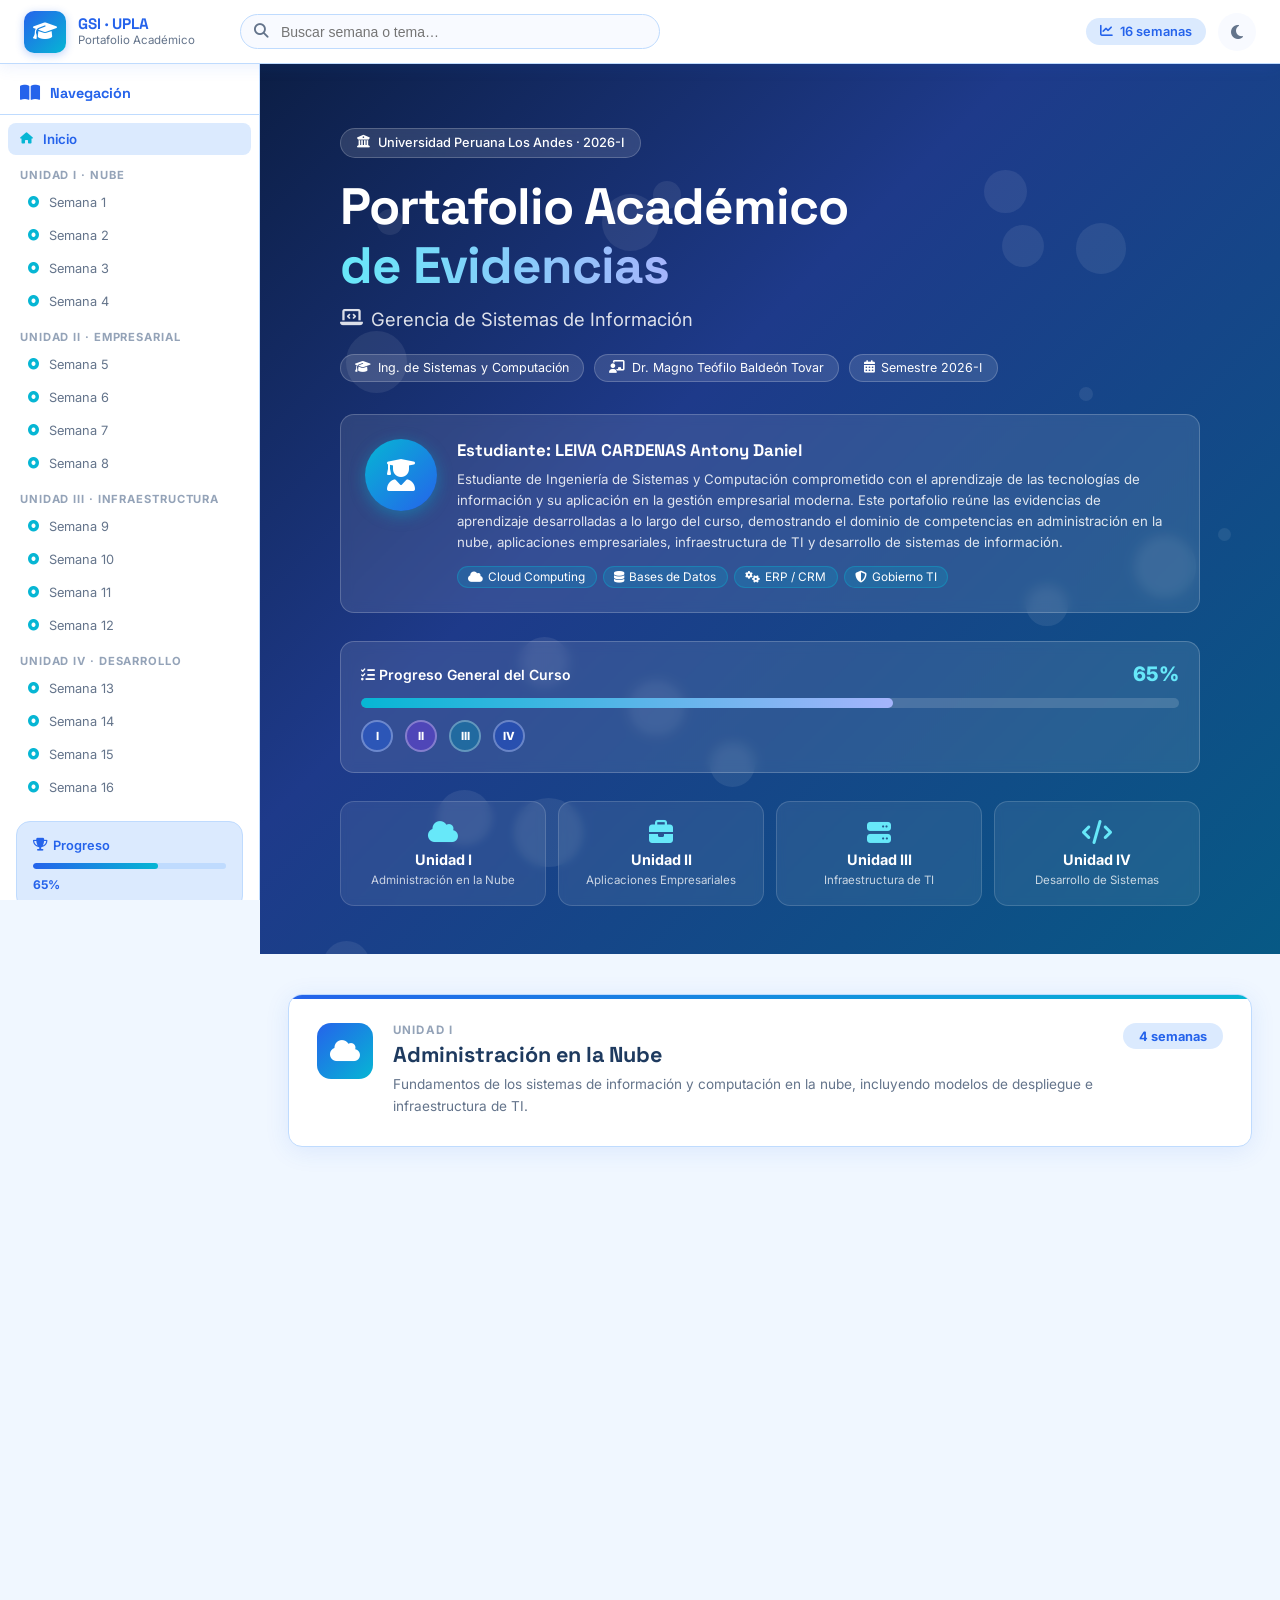
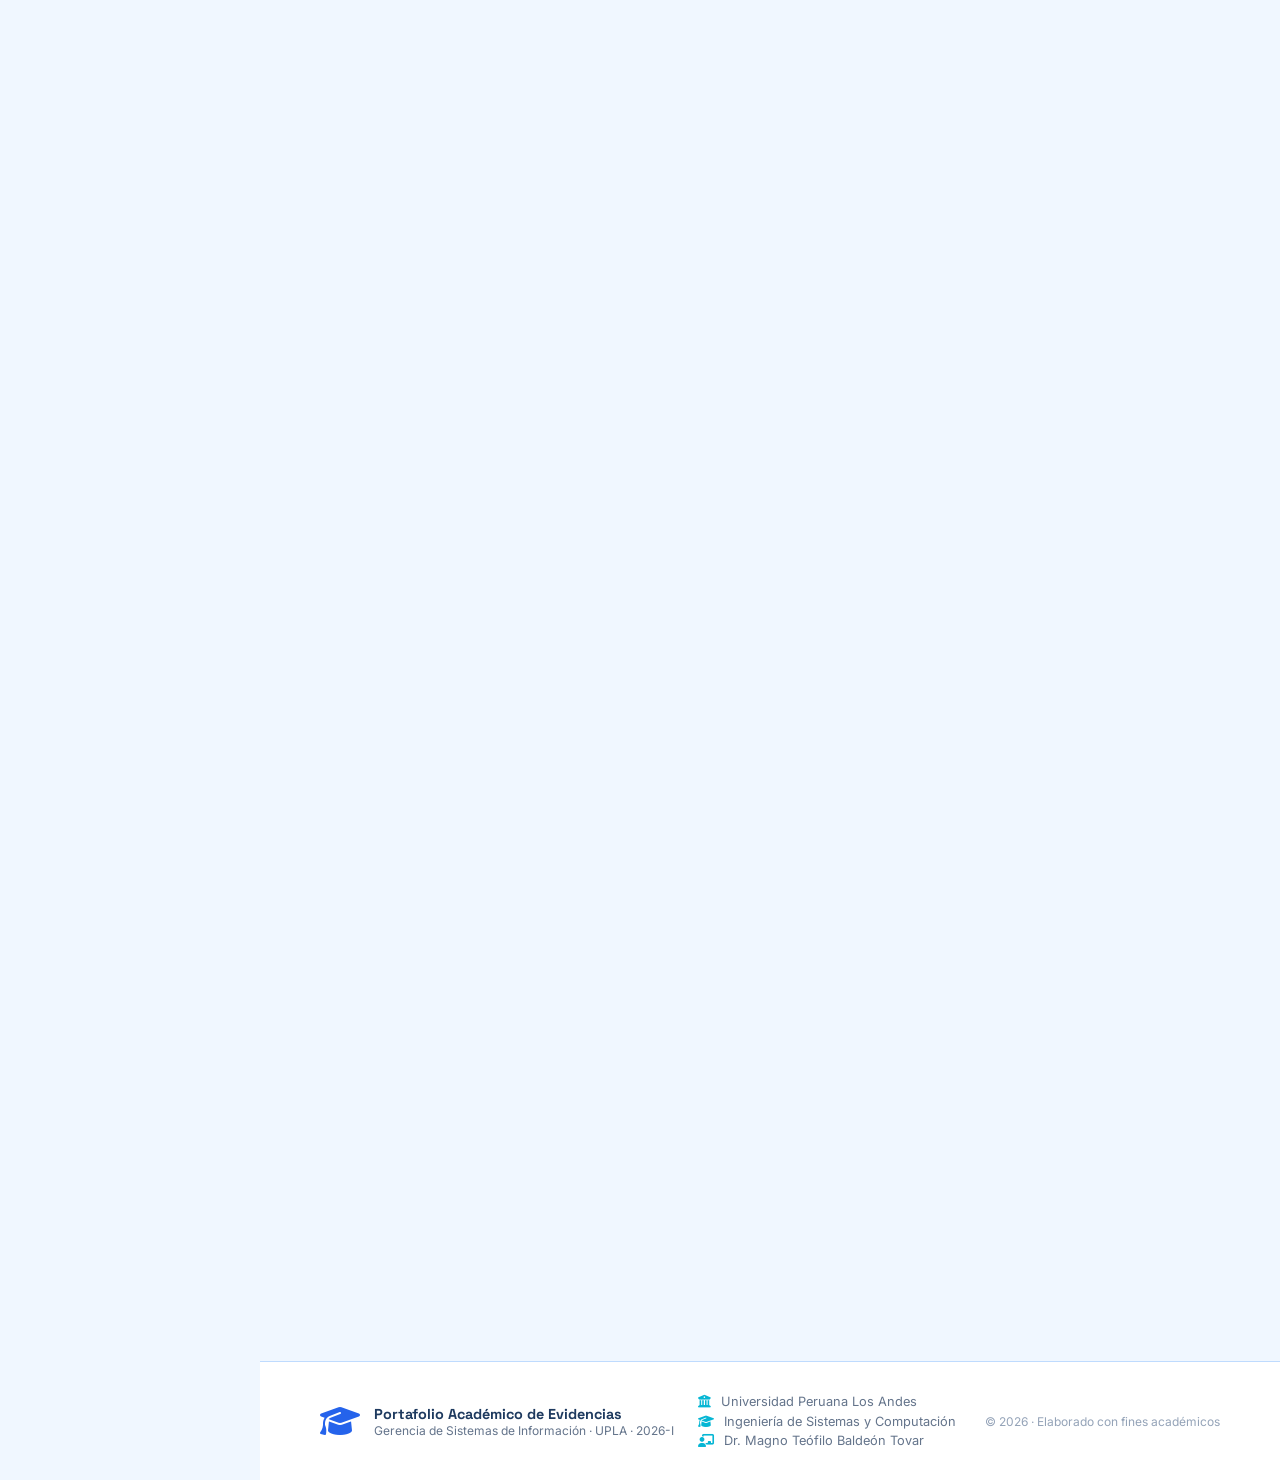
==== commit 1c48007a: "Update student name in index.html" ====
--- a/index.html
+++ b/index.html
@@ -136,7 +136,7 @@
           <i class="fas fa-user-graduate"></i>
         </div>
         <div class="sc-info">
-          <div class="sc-name">Estudiante: [Tu Nombre Completo]</div>
+          <div class="sc-name">Estudiante: LEIVA CARDENAS Antony Daniel</div>
           <div class="sc-desc">
             Estudiante de Ingeniería de Sistemas y Computación comprometido con el aprendizaje de las tecnologías de información y su aplicación en la gestión empresarial moderna. Este portafolio reúne las evidencias de aprendizaje desarrolladas a lo largo del curso, demostrando el dominio de competencias en administración en la nube, aplicaciones empresariales, infraestructura de TI y desarrollo de sistemas de información.
           </div>
